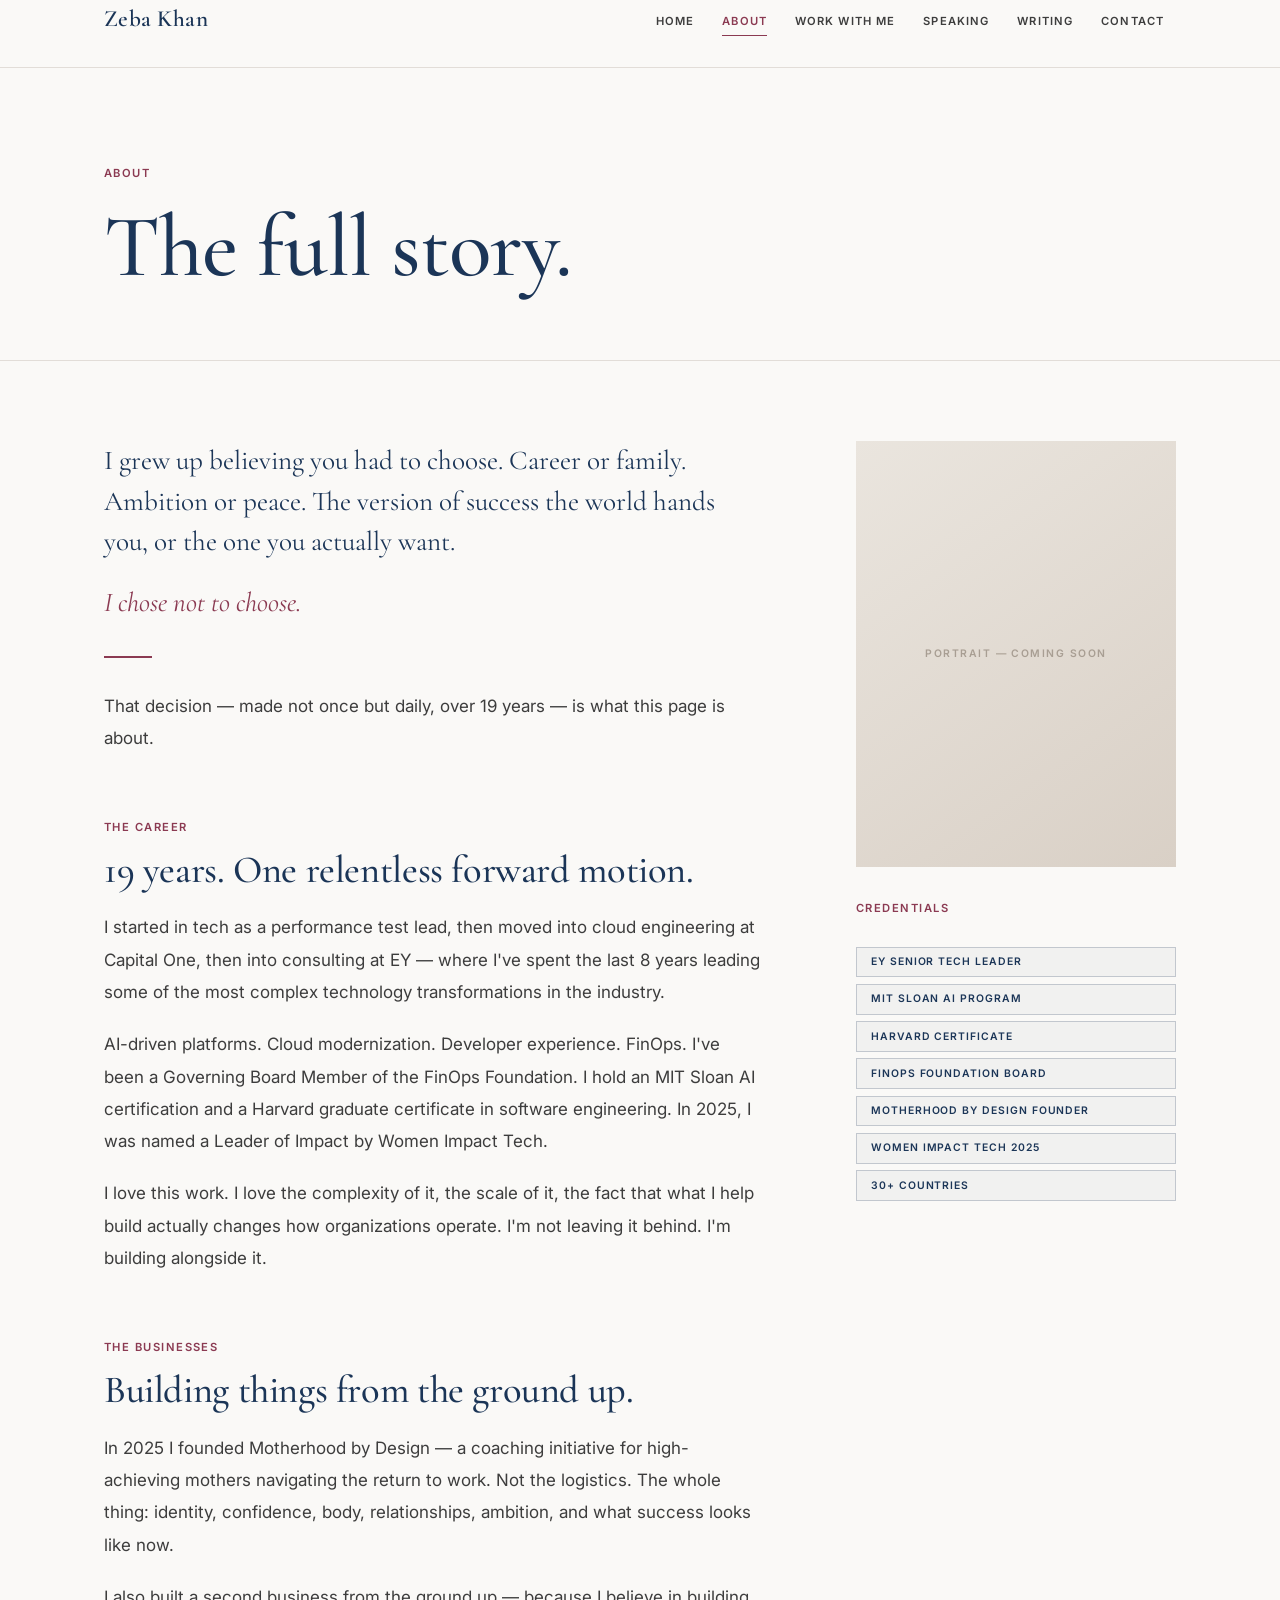
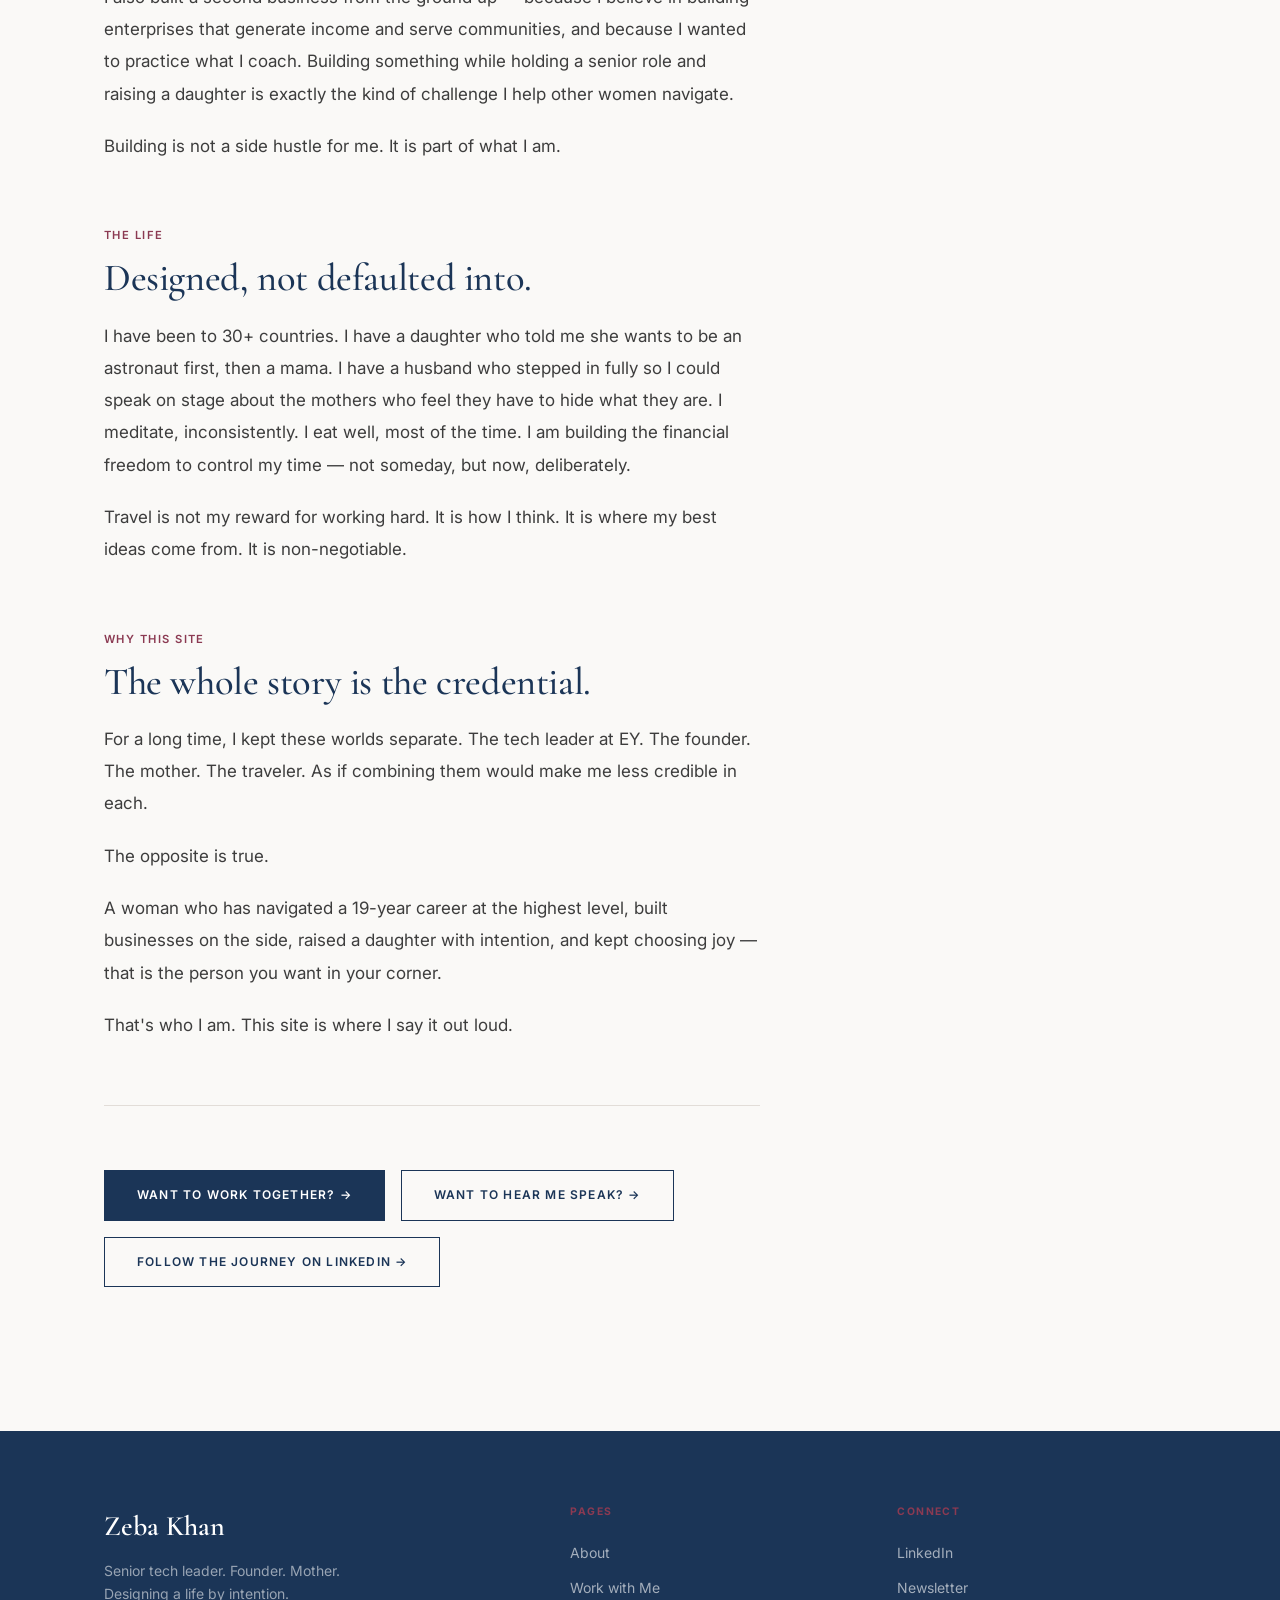
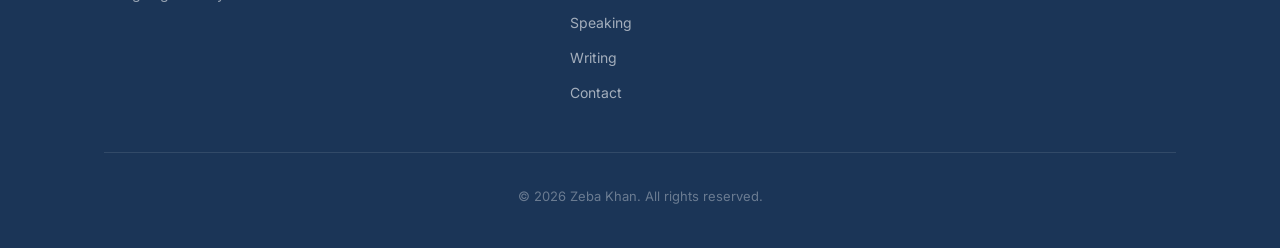
==== about.html @ 0ed89758 "Initial build: Zeba Khan personal brand website 5-page static site (Home, About, Work with Me, Writi" ====
<!DOCTYPE html>
<html lang="en">
<head>
  <meta charset="UTF-8">
  <meta name="viewport" content="width=device-width, initial-scale=1.0">
  <title>About — Zeba Khan</title>
  <meta name="description" content="The full story. 19 years in tech, founder of Motherhood by Design, mother, traveler. Building a career and a life without sacrificing one for the other.">

  <!-- Open Graph -->
  <meta property="og:title" content="About Zeba Khan">
  <meta property="og:description" content="19 years in tech. Founder of Motherhood by Design. Mother. The full story of building a career and a life without choosing between them.">
  <meta property="og:type" content="website">
  <meta property="og:url" content="https://zebakhan.com/about.html">
  <meta property="og:image" content="https://zebakhan.com/images/og-about.jpg">
  <meta property="og:site_name" content="Zeba Khan">
  <meta property="og:locale" content="en_US">

  <!-- Twitter Card -->
  <meta name="twitter:card" content="summary_large_image">
  <meta name="twitter:title" content="About Zeba Khan">
  <meta name="twitter:description" content="19 years in tech. Founder of Motherhood by Design. Mother. The full story.">
  <meta name="twitter:image" content="https://zebakhan.com/images/og-about.jpg">

  <!-- Fonts -->
  <link rel="preconnect" href="https://fonts.googleapis.com">
  <link rel="preconnect" href="https://fonts.gstatic.com" crossorigin>
  <link href="https://fonts.googleapis.com/css2?family=Cormorant+Garamond:ital,wght@0,400;0,500;0,600;1,400;1,500&family=Inter:wght@400;500;600&display=swap" rel="stylesheet">
  <link rel="stylesheet" href="css/styles.css">
</head>
<body>

<!-- ======================== NAV ======================== -->
<nav class="nav" role="navigation" aria-label="Main navigation">
  <div class="container">
    <div class="nav__inner">
      <a href="index.html" class="nav__logo">Zeba Khan</a>
      <ul class="nav__links" role="list">
        <li><a href="index.html">Home</a></li>
        <li><a href="about.html">About</a></li>
        <li><a href="work-with-me.html">Work with Me</a></li>
        <li><a href="work-with-me.html#speaking">Speaking</a></li>
        <li><a href="writing.html">Writing</a></li>
        <li><a href="contact.html">Contact</a></li>
      </ul>
      <button class="nav__toggle" aria-label="Open navigation menu" aria-expanded="false" aria-controls="mobile-menu">
        <span></span><span></span><span></span>
      </button>
    </div>
  </div>
</nav>

<div class="nav__mobile" id="mobile-menu" role="navigation" aria-label="Mobile navigation">
  <a href="index.html">Home</a>
  <a href="about.html">About</a>
  <a href="work-with-me.html">Work with Me</a>
  <a href="work-with-me.html#speaking">Speaking</a>
  <a href="writing.html">Writing</a>
  <a href="contact.html">Contact</a>
</div>

<!-- ======================== PAGE CONTENT ======================== -->
<main class="page-content">

  <!-- PAGE HEADER -->
  <header class="page-header">
    <div class="container">
      <span class="eyebrow" style="margin-bottom: 1rem; display: block;">About</span>
      <h1>The full story.</h1>
    </div>
  </header>

  <!-- ABOUT GRID -->
  <div class="container">
    <div class="about-grid">

      <!-- Main story content -->
      <article>

        <!-- The hook -->
        <div class="about-section" style="padding-top: 0;">
          <p style="font-family: var(--font-heading); font-size: clamp(1.3rem, 2.5vw, 1.7rem); color: var(--navy); line-height: 1.5; font-weight: 400;">
            I grew up believing you had to choose. Career or family. Ambition or peace. The version of success the world hands you, or the one you actually want.
          </p>
          <p style="font-family: var(--font-heading); font-size: clamp(1.3rem, 2.5vw, 1.7rem); color: var(--rose); line-height: 1.5; font-style: italic; margin-top: 0.75rem;">
            I chose not to choose.
          </p>
          <div class="divider" style="margin: 2rem 0;"></div>
          <p>That decision — made not once but daily, over 19 years — is what this page is about.</p>
        </div>

        <!-- The career -->
        <div class="about-section">
          <span class="eyebrow" style="margin-bottom: 0.75rem; display: block;">The career</span>
          <h3>19 years. One relentless forward motion.</h3>
          <p>I started in tech as a performance test lead, then moved into cloud engineering at Capital One, then into consulting at EY — where I've spent the last 8 years leading some of the most complex technology transformations in the industry.</p>
          <p>AI-driven platforms. Cloud modernization. Developer experience. FinOps. I've been a Governing Board Member of the FinOps Foundation. I hold an MIT Sloan AI certification and a Harvard graduate certificate in software engineering. In 2025, I was named a Leader of Impact by Women Impact Tech.</p>
          <p>I love this work. I love the complexity of it, the scale of it, the fact that what I help build actually changes how organizations operate. I'm not leaving it behind. I'm building alongside it.</p>
        </div>

        <!-- The businesses -->
        <div class="about-section">
          <span class="eyebrow" style="margin-bottom: 0.75rem; display: block;">The businesses</span>
          <h3>Building things from the ground up.</h3>
          <p>In 2025 I founded Motherhood by Design — a coaching initiative for high-achieving mothers navigating the return to work. Not the logistics. The whole thing: identity, confidence, body, relationships, ambition, and what success looks like now.</p>
          <p>I also built a second business from the ground up — because I believe in building enterprises that generate income and serve communities, and because I wanted to practice what I coach. Building something while holding a senior role and raising a daughter is exactly the kind of challenge I help other women navigate.</p>
          <p>Building is not a side hustle for me. It is part of what I am.</p>
        </div>

        <!-- The life -->
        <div class="about-section">
          <span class="eyebrow" style="margin-bottom: 0.75rem; display: block;">The life</span>
          <h3>Designed, not defaulted into.</h3>
          <p>I have been to 30+ countries. I have a daughter who told me she wants to be an astronaut first, then a mama. I have a husband who stepped in fully so I could speak on stage about the mothers who feel they have to hide what they are. I meditate, inconsistently. I eat well, most of the time. I am building the financial freedom to control my time — not someday, but now, deliberately.</p>
          <p>Travel is not my reward for working hard. It is how I think. It is where my best ideas come from. It is non-negotiable.</p>
        </div>

        <!-- Why this site -->
        <div class="about-section">
          <span class="eyebrow" style="margin-bottom: 0.75rem; display: block;">Why this site</span>
          <h3>The whole story is the credential.</h3>
          <p>For a long time, I kept these worlds separate. The tech leader at EY. The founder. The mother. The traveler. As if combining them would make me less credible in each.</p>
          <p>The opposite is true.</p>
          <p>A woman who has navigated a 19-year career at the highest level, built businesses on the side, raised a daughter with intention, and kept choosing joy — that is the person you want in your corner.</p>
          <p>That's who I am. This site is where I say it out loud.</p>
        </div>

        <!-- CTAs -->
        <div class="about-ctas">
          <a href="work-with-me.html" class="btn btn--primary">Want to work together? →</a>
          <a href="work-with-me.html#speaking" class="btn btn--outline">Want to hear me speak? →</a>
          <a href="https://linkedin.com/in/zeba-khan1" target="_blank" rel="noopener noreferrer" class="btn btn--outline">Follow the journey on LinkedIn →</a>
        </div>

      </article>

      <!-- Sidebar with image placeholder -->
      <aside class="about-sidebar">
        <div class="img-placeholder img-placeholder--portrait">
          <span class="img-placeholder__label">Portrait — Coming Soon</span>
        </div>

        <!-- Credential pills stacked -->
        <div style="margin-top: 2rem;">
          <span class="eyebrow" style="margin-bottom: 1rem; display: block;">Credentials</span>
          <div class="pills" style="flex-direction: column; gap: 0.4rem;">
            <span class="pill">EY Senior Tech Leader</span>
            <span class="pill">MIT Sloan AI Program</span>
            <span class="pill">Harvard Certificate</span>
            <span class="pill">FinOps Foundation Board</span>
            <span class="pill">Motherhood by Design Founder</span>
            <span class="pill">Women Impact Tech 2025</span>
            <span class="pill">30+ Countries</span>
          </div>
        </div>
      </aside>

    </div>
  </div>

</main>

<!-- ======================== FOOTER ======================== -->
<footer class="footer">
  <div class="container">
    <div class="footer__top">
      <div>
        <p class="footer__name">Zeba Khan</p>
        <p class="footer__tagline">Senior tech leader. Founder. Mother.<br>Designing a life by intention.</p>
      </div>
      <div>
        <span class="footer__col-label">Pages</span>
        <nav class="footer__nav-links" aria-label="Footer navigation">
          <a href="about.html">About</a>
          <a href="work-with-me.html">Work with Me</a>
          <a href="work-with-me.html#speaking">Speaking</a>
          <a href="writing.html">Writing</a>
          <a href="contact.html">Contact</a>
        </nav>
      </div>
      <div>
        <span class="footer__col-label">Connect</span>
        <div class="footer__social-links">
          <a href="https://linkedin.com/in/zeba-khan1" target="_blank" rel="noopener noreferrer">LinkedIn</a>
          <a href="https://linkedin.com/in/zeba-khan1" target="_blank" rel="noopener noreferrer">Newsletter</a>
        </div>
      </div>
    </div>
    <div class="footer__bottom">
      <p>&copy; 2026 Zeba Khan. All rights reserved.</p>
    </div>
  </div>
</footer>

<script src="js/main.js"></script>
</body>
</html>
---- css/styles.css ----
/* =============================================
   ZEBA KHAN — PERSONAL BRAND SITE
   styles.css — Shared stylesheet
   ============================================= */

/* =====================
   CUSTOM PROPERTIES
   ===================== */
:root {
  --navy:      #1B3557;
  --rose:      #8B3A52;
  --bg:        #FAF9F7;
  --text:      #1A1A1A;
  --text-body: #3D3D3D;
  --text-muted:#888888;
  --border:    #E2DDD8;
  --white:     #FFFFFF;
  --navy-soft: rgba(27, 53, 87, 0.06);

  --font-heading: 'Cormorant Garamond', Georgia, serif;
  --font-body:    'Inter', -apple-system, BlinkMacSystemFont, sans-serif;

  --container-max: 1200px;
  --nav-height:    68px;
  --transition:    0.25s ease;
}

/* =====================
   RESET
   ===================== */
*, *::before, *::after { box-sizing: border-box; margin: 0; padding: 0; }
html { font-size: 16px; scroll-behavior: smooth; -webkit-text-size-adjust: 100%; }
body {
  font-family: var(--font-body);
  background-color: var(--bg);
  color: var(--text);
  line-height: 1.7;
  -webkit-font-smoothing: antialiased;
  -moz-osx-font-smoothing: grayscale;
}
img, picture, video, canvas, svg { display: block; max-width: 100%; }
input, button, textarea, select { font: inherit; }
ul, ol { list-style: none; }
a { color: inherit; text-decoration: none; }
p, h1, h2, h3, h4, h5, h6 { overflow-wrap: break-word; }

/* =====================
   TYPOGRAPHY
   ===================== */
h1, h2, h3, h4 {
  font-family: var(--font-heading);
  color: var(--navy);
  line-height: 1.1;
  letter-spacing: -0.01em;
  font-weight: 500;
}
h1 { font-size: clamp(2.75rem, 7vw, 5.5rem); }
h2 { font-size: clamp(2.2rem, 5vw, 3.75rem); }
h3 { font-size: clamp(1.6rem, 3vw, 2.5rem); }
h4 { font-size: clamp(1.2rem, 2.5vw, 1.6rem); }

.eyebrow {
  font-family: var(--font-body);
  font-size: 0.7rem;
  font-weight: 600;
  letter-spacing: 0.13em;
  text-transform: uppercase;
  color: var(--rose);
  display: block;
}

/* =====================
   LAYOUT
   ===================== */
.container {
  width: 100%;
  max-width: var(--container-max);
  margin: 0 auto;
  padding: 0 1.25rem;
}
@media (min-width: 768px)  { .container { padding: 0 2.5rem; } }
@media (min-width: 1200px) { .container { padding: 0 4rem; } }

.page-content { padding-top: var(--nav-height); }

.section { padding: 5rem 0; }
@media (min-width: 768px) { .section { padding: 8rem 0; } }

.divider {
  width: 48px;
  height: 1.5px;
  background-color: var(--rose);
  margin: 1.5rem 0;
}
.divider--center { margin-left: auto; margin-right: auto; }

/* =====================
   NAV
   ===================== */
.nav {
  position: fixed;
  top: 0; left: 0; right: 0;
  z-index: 200;
  height: var(--nav-height);
  background-color: var(--bg);
  border-bottom: 1px solid var(--border);
  transition: box-shadow var(--transition);
}
.nav.scrolled { box-shadow: 0 2px 24px rgba(27, 53, 87, 0.09); }

.nav__inner {
  display: flex;
  align-items: center;
  justify-content: space-between;
  height: 100%;
}

.nav__logo {
  font-family: var(--font-heading);
  font-size: 1.45rem;
  font-weight: 600;
  color: var(--navy);
  letter-spacing: 0.02em;
  transition: color var(--transition);
  flex-shrink: 0;
}
.nav__logo:hover { color: var(--rose); }

.nav__links {
  display: none;
  gap: 0.25rem;
  align-items: center;
}
@media (min-width: 900px) { .nav__links { display: flex; } }

.nav__links a {
  font-size: 0.7rem;
  font-weight: 600;
  letter-spacing: 0.1em;
  text-transform: uppercase;
  color: var(--text-body);
  padding: 0.5rem 0.75rem;
  position: relative;
  transition: color var(--transition);
}
.nav__links a::after {
  content: '';
  position: absolute;
  bottom: 0; left: 0.75rem; right: 0.75rem;
  height: 1px;
  background-color: var(--rose);
  transform: scaleX(0);
  transform-origin: left;
  transition: transform var(--transition);
}
.nav__links a:hover,
.nav__links a.active { color: var(--rose); }
.nav__links a:hover::after,
.nav__links a.active::after { transform: scaleX(1); }

/* Hamburger */
.nav__toggle {
  display: flex;
  flex-direction: column;
  justify-content: center;
  gap: 5px;
  width: 32px;
  height: 32px;
  background: none;
  border: none;
  cursor: pointer;
  padding: 4px 0;
}
@media (min-width: 900px) { .nav__toggle { display: none; } }
.nav__toggle span {
  display: block;
  width: 100%;
  height: 1.5px;
  background-color: var(--navy);
  transition: all 0.3s ease;
  transform-origin: center;
}
.nav__toggle.open span:nth-child(1) { transform: translateY(6.5px) rotate(45deg); }
.nav__toggle.open span:nth-child(2) { opacity: 0; transform: scaleX(0); }
.nav__toggle.open span:nth-child(3) { transform: translateY(-6.5px) rotate(-45deg); }

/* Mobile menu overlay */
.nav__mobile {
  display: none;
  position: fixed;
  top: var(--nav-height);
  left: 0; right: 0; bottom: 0;
  background-color: var(--bg);
  padding: 2rem 1.25rem;
  flex-direction: column;
  z-index: 199;
  overflow-y: auto;
}
.nav__mobile.open { display: flex; }
.nav__mobile a {
  display: block;
  font-family: var(--font-heading);
  font-size: 2.25rem;
  font-weight: 500;
  color: var(--navy);
  padding: 1rem 0;
  border-bottom: 1px solid var(--border);
  transition: color var(--transition), padding-left var(--transition);
}
.nav__mobile a:first-child { border-top: 1px solid var(--border); }
.nav__mobile a:hover,
.nav__mobile a.active { color: var(--rose); padding-left: 0.5rem; }

/* =====================
   FOOTER
   ===================== */
.footer {
  background-color: var(--navy);
  color: rgba(255,255,255,0.8);
  padding: 4.5rem 0 2.5rem;
}
.footer__top {
  display: grid;
  grid-template-columns: 1fr;
  gap: 2.5rem;
  padding-bottom: 3rem;
  border-bottom: 1px solid rgba(255,255,255,0.1);
  margin-bottom: 2rem;
}
@media (min-width: 768px) {
  .footer__top { grid-template-columns: 1.5fr 1fr 1fr; gap: 3rem; }
}
.footer__name {
  font-family: var(--font-heading);
  font-size: 1.75rem;
  font-weight: 600;
  color: white;
  margin-bottom: 0.5rem;
}
.footer__tagline {
  font-size: 0.875rem;
  line-height: 1.65;
  color: rgba(255,255,255,0.55);
  max-width: 240px;
}
.footer__col-label {
  font-size: 0.65rem;
  font-weight: 700;
  letter-spacing: 0.14em;
  text-transform: uppercase;
  color: var(--rose);
  margin-bottom: 1.25rem;
  display: block;
}
.footer__nav-links,
.footer__social-links { display: flex; flex-direction: column; gap: 0.7rem; }
.footer__nav-links a,
.footer__social-links a {
  font-size: 0.875rem;
  color: rgba(255,255,255,0.6);
  transition: color var(--transition);
}
.footer__nav-links a:hover,
.footer__social-links a:hover { color: white; }
.footer__bottom {
  text-align: center;
  font-size: 0.8125rem;
  color: rgba(255,255,255,0.35);
}

/* =====================
   BUTTONS
   ===================== */
.btn {
  display: inline-flex;
  align-items: center;
  gap: 0.4rem;
  padding: 0.875rem 2rem;
  font-family: var(--font-body);
  font-size: 0.75rem;
  font-weight: 600;
  letter-spacing: 0.1em;
  text-transform: uppercase;
  cursor: pointer;
  border: 1.5px solid transparent;
  transition: all var(--transition);
  text-decoration: none;
  white-space: nowrap;
}
.btn--primary {
  background-color: var(--navy);
  color: white;
  border-color: var(--navy);
}
.btn--primary:hover { background-color: var(--rose); border-color: var(--rose); }

.btn--outline {
  background-color: transparent;
  color: var(--navy);
  border-color: var(--navy);
}
.btn--outline:hover { background-color: var(--navy); color: white; }

.btn--rose {
  background-color: var(--rose);
  color: white;
  border-color: var(--rose);
}
.btn--rose:hover { background-color: #711f35; border-color: #711f35; }

.btn--outline-white {
  background-color: transparent;
  color: white;
  border-color: rgba(255,255,255,0.5);
}
.btn--outline-white:hover { background-color: white; color: var(--navy); border-color: white; }

/* =====================
   IMAGE PLACEHOLDERS
   ===================== */
.img-placeholder {
  width: 100%;
  background: linear-gradient(145deg, #EAE5DE 0%, #D9D0C6 100%);
  display: flex;
  align-items: center;
  justify-content: center;
  overflow: hidden;
  position: relative;
}
.img-placeholder__label {
  font-size: 0.65rem;
  font-weight: 600;
  letter-spacing: 0.14em;
  text-transform: uppercase;
  color: #A89E93;
}
/* Aspect ratios */
.img-placeholder--portrait  { aspect-ratio: 3 / 4; }
.img-placeholder--square    { aspect-ratio: 1 / 1; }
.img-placeholder--landscape { aspect-ratio: 16 / 9; }
.img-placeholder--tall      { aspect-ratio: 2 / 3; }
.img-placeholder--card      { aspect-ratio: 4 / 3; }

/* =====================
   CREDENTIAL PILLS
   ===================== */
.pills {
  display: flex;
  flex-wrap: wrap;
  gap: 0.5rem;
  margin: 1.75rem 0;
}
.pill {
  display: inline-block;
  padding: 0.35rem 0.875rem;
  font-size: 0.65rem;
  font-weight: 600;
  letter-spacing: 0.09em;
  text-transform: uppercase;
  border: 1px solid rgba(27, 53, 87, 0.22);
  color: var(--navy);
  background-color: rgba(27, 53, 87, 0.04);
  transition: all var(--transition);
}
.pill:hover { background-color: var(--navy); color: white; border-color: var(--navy); }

/* =====================
   STAT STRIP
   ===================== */
.stat-strip {
  background-color: var(--navy);
  padding: 1.5rem 0;
  overflow: hidden;
}
.stat-strip__inner {
  display: flex;
  flex-wrap: wrap;
  gap: 1.25rem 2.5rem;
  justify-content: center;
  padding: 0 1.25rem;
}
@media (min-width: 900px) {
  .stat-strip__inner {
    flex-wrap: nowrap;
    justify-content: space-between;
    padding: 0 2.5rem;
  }
}
.stat-strip__item {
  font-size: 0.8125rem;
  color: rgba(255,255,255,0.65);
  white-space: nowrap;
  text-align: center;
}
.stat-strip__item strong {
  display: block;
  color: white;
  font-size: 1.5rem;
  font-family: var(--font-heading);
  font-weight: 500;
  line-height: 1.1;
  margin-bottom: 0.2rem;
}

/* =====================
   FEATURED IN / AS SEEN ON
   ===================== */
.featured-strip {
  padding: 3.5rem 0;
  border-top: 1px solid var(--border);
  border-bottom: 1px solid var(--border);
}
.featured-strip__label {
  text-align: center;
  font-size: 0.65rem;
  font-weight: 700;
  letter-spacing: 0.16em;
  text-transform: uppercase;
  color: var(--text-muted);
  margin-bottom: 2rem;
}
.featured-strip__logos {
  display: flex;
  flex-wrap: wrap;
  gap: 1.5rem 3rem;
  justify-content: center;
  align-items: center;
}
.featured-strip__logo {
  font-family: var(--font-heading);
  font-size: 1.15rem;
  font-weight: 600;
  color: #B0A89E;
  letter-spacing: 0.04em;
  transition: color var(--transition);
}
.featured-strip__logo:hover { color: var(--navy); }

/* =====================
   HOME — HERO
   ===================== */
.hero {
  min-height: 100svh;
  display: flex;
  align-items: center;
  padding: 6rem 0 4rem;
}
.hero__grid {
  display: grid;
  grid-template-columns: 1fr;
  gap: 3rem;
  align-items: center;
}
@media (min-width: 1024px) {
  .hero__grid {
    grid-template-columns: 1fr 360px;
    gap: 5rem;
  }
}
.hero__content { max-width: 660px; }
.hero__eyebrow { margin-bottom: 1.25rem; line-height: 1.8; }
.hero__headline { margin-bottom: 1.5rem; }
.hero__sub {
  font-size: 1.0625rem;
  line-height: 1.85;
  color: var(--text-body);
  margin-bottom: 2.25rem;
  max-width: 530px;
}
.hero__actions {
  display: flex;
  flex-wrap: wrap;
  gap: 0.875rem;
  margin-bottom: 2.5rem;
}
.hero__image { display: none; }
@media (min-width: 1024px) { .hero__image { display: block; } }

/* =====================
   HOME — INTRO
   ===================== */
.intro { background-color: white; }
.intro__grid {
  display: grid;
  grid-template-columns: 1fr;
  gap: 3.5rem;
  align-items: start;
}
@media (min-width: 768px) {
  .intro__grid { grid-template-columns: 1fr 1fr; gap: 6rem; }
}
.intro__text h2 { margin-bottom: 1.5rem; }
.intro__text p {
  color: var(--text-body);
  margin-bottom: 1.25rem;
  font-size: 1.0625rem;
  line-height: 1.9;
}
.intro__text p:last-of-type { margin-bottom: 0; }
.intro__image { display: none; }
@media (min-width: 768px) { .intro__image { display: block; } }

/* =====================
   PAGE HEADER (inner pages)
   ===================== */
.page-header {
  padding: 6rem 0 4rem;
  border-bottom: 1px solid var(--border);
}
.page-header__sub {
  font-size: 1.0625rem;
  color: var(--text-body);
  max-width: 580px;
  margin-top: 1.25rem;
  line-height: 1.85;
}

/* =====================
   ABOUT
   ===================== */
.about-grid {
  display: grid;
  grid-template-columns: 1fr;
  gap: 4rem;
  align-items: start;
  padding: 5rem 0;
}
@media (min-width: 1024px) {
  .about-grid { grid-template-columns: 1fr 320px; gap: 6rem; }
}
.about-sidebar { position: sticky; top: calc(var(--nav-height) + 2rem); }
.about-section { margin-bottom: 4rem; }
.about-section:last-child { margin-bottom: 0; }
.about-section h3 { margin-bottom: 1.25rem; }
.about-section p {
  color: var(--text-body);
  font-size: 1.0625rem;
  line-height: 1.9;
  margin-bottom: 1.25rem;
}
.about-section p:last-child { margin-bottom: 0; }
.about-ctas {
  display: flex;
  flex-wrap: wrap;
  gap: 1rem;
  padding: 4rem 0;
  border-top: 1px solid var(--border);
}

/* =====================
   WORK WITH ME
   ===================== */
.wm-service {
  padding: 5rem 0;
  border-bottom: 1px solid var(--border);
}
.wm-service:first-of-type { border-top: 1px solid var(--border); margin-top: 2rem; }
.wm-service__grid {
  display: grid;
  grid-template-columns: 1fr;
  gap: 4rem;
  align-items: start;
}
@media (min-width: 1024px) {
  .wm-service__grid { grid-template-columns: 1fr 1fr; gap: 6rem; }
}
.wm-service__tag {
  display: inline-block;
  padding: 0.35rem 0.875rem;
  background-color: var(--rose);
  color: white;
  font-size: 0.65rem;
  font-weight: 700;
  letter-spacing: 0.12em;
  text-transform: uppercase;
  margin-bottom: 1.5rem;
}
.wm-service__headline { margin-bottom: 1.25rem; }
.wm-service__body p {
  color: var(--text-body);
  font-size: 1.0625rem;
  line-height: 1.9;
  margin-bottom: 1.25rem;
}
.wm-list { margin: 2rem 0; }
.wm-list__title {
  font-size: 0.65rem;
  font-weight: 700;
  letter-spacing: 0.14em;
  text-transform: uppercase;
  color: var(--rose);
  margin-bottom: 0.75rem;
}
.wm-list li {
  display: flex;
  gap: 0.875rem;
  padding: 0.875rem 0;
  border-top: 1px solid var(--border);
  font-size: 0.9375rem;
  color: var(--text-body);
  line-height: 1.65;
}
.wm-list li::before { content: '—'; color: var(--rose); flex-shrink: 0; }
.wm-service__investment {
  margin: 2.25rem 0;
  padding: 1.5rem;
  background-color: var(--navy-soft);
  border-left: 3px solid var(--rose);
}
.wm-service__investment-label {
  font-size: 0.65rem;
  font-weight: 700;
  letter-spacing: 0.14em;
  text-transform: uppercase;
  color: var(--rose);
  margin-bottom: 0.4rem;
}
.wm-service__investment-amount {
  font-family: var(--font-heading);
  font-size: 1.75rem;
  color: var(--navy);
}
.wm-service__note {
  font-size: 0.875rem;
  color: var(--text-muted);
  margin-top: 0.75rem;
  font-style: italic;
}

/* Speaking formats grid */
.speaking-formats {
  display: grid;
  grid-template-columns: 1fr 1fr;
  gap: 0;
  margin: 2rem 0;
  border: 1px solid var(--border);
}
.speaking-format {
  padding: 1.25rem 1.5rem;
  border-bottom: 1px solid var(--border);
  border-right: 1px solid var(--border);
}
.speaking-format:nth-child(even) { border-right: none; }
.speaking-format:nth-last-child(-n+2) { border-bottom: none; }
.speaking-format__title {
  font-size: 0.7rem;
  font-weight: 700;
  letter-spacing: 0.1em;
  text-transform: uppercase;
  color: var(--navy);
  margin-bottom: 0.25rem;
}
.speaking-format__detail {
  font-size: 0.875rem;
  color: var(--text-muted);
}

/* =====================
   WRITING
   ===================== */
.writing-intro {
  padding: 5rem 0 3rem;
}
.writing-intro p {
  font-size: 1.0625rem;
  color: var(--text-body);
  max-width: 620px;
  line-height: 1.85;
}
.writing-grid {
  display: grid;
  grid-template-columns: 1fr;
  gap: 0;
  border-top: 1px solid var(--border);
}
@media (min-width: 768px)  { .writing-grid { grid-template-columns: 1fr 1fr; } }
@media (min-width: 1024px) { .writing-grid { grid-template-columns: repeat(3, 1fr); } }

.writing-card {
  padding: 2.5rem 0;
  border-bottom: 1px solid var(--border);
  transition: background-color var(--transition);
}
@media (min-width: 768px) {
  .writing-card {
    padding: 2.5rem;
    border-right: 1px solid var(--border);
  }
  /* remove right border on last in each row */
  .writing-grid .writing-card:nth-child(2n) { border-right: none; }
}
@media (min-width: 1024px) {
  .writing-grid .writing-card:nth-child(2n) { border-right: 1px solid var(--border); }
  .writing-grid .writing-card:nth-child(3n) { border-right: none; }
}
.writing-card:hover { background-color: rgba(27,53,87,0.02); }
.writing-card__img { margin-bottom: 1.5rem; }
.writing-card__label {
  display: block;
  font-size: 0.65rem;
  font-weight: 700;
  letter-spacing: 0.13em;
  text-transform: uppercase;
  color: var(--rose);
  margin-bottom: 0.6rem;
}
.writing-card__title {
  font-family: var(--font-heading);
  font-size: 1.4rem;
  font-weight: 500;
  color: var(--navy);
  line-height: 1.25;
  margin-bottom: 0.875rem;
}
.writing-card__title a { transition: color var(--transition); }
.writing-card__title a:hover { color: var(--rose); }
.writing-card__excerpt {
  font-size: 0.9375rem;
  color: var(--text-body);
  line-height: 1.75;
}
.writing-card__link {
  display: inline-block;
  margin-top: 1.25rem;
  font-size: 0.7rem;
  font-weight: 700;
  letter-spacing: 0.1em;
  text-transform: uppercase;
  color: var(--navy);
  transition: color var(--transition);
}
.writing-card__link:hover { color: var(--rose); }

/* Newsletter */
.newsletter {
  background-color: var(--navy);
  padding: 6rem 0;
  text-align: center;
}
.newsletter h2 { color: white; margin-bottom: 1rem; }
.newsletter p {
  color: rgba(255,255,255,0.65);
  max-width: 520px;
  margin: 0 auto 2.5rem;
  font-size: 1.0625rem;
  line-height: 1.8;
}

/* =====================
   CONTACT
   ===================== */
.contact-layout {
  display: grid;
  grid-template-columns: 1fr;
  gap: 4.5rem;
  padding: 5rem 0;
}
@media (min-width: 1024px) {
  .contact-layout { grid-template-columns: 1fr 1.75fr; gap: 7rem; }
}
.contact-info h3 { margin-bottom: 1.25rem; }
.contact-info p {
  font-size: 1.0625rem;
  color: var(--text-body);
  line-height: 1.85;
  margin-bottom: 1rem;
}
.contact-info p:last-of-type { margin-bottom: 0; }
.contact-social {
  margin-top: 2.5rem;
  padding-top: 2rem;
  border-top: 1px solid var(--border);
  display: flex;
  flex-direction: column;
  gap: 0.75rem;
}
.contact-social a {
  font-size: 0.875rem;
  font-weight: 500;
  color: var(--navy);
  transition: color var(--transition);
  display: flex;
  align-items: center;
  gap: 0.5rem;
}
.contact-social a::before { content: '→'; color: var(--rose); }
.contact-social a:hover { color: var(--rose); }

/* Form */
.form-group { margin-bottom: 1.5rem; }
.form-label {
  display: block;
  font-size: 0.65rem;
  font-weight: 700;
  letter-spacing: 0.12em;
  text-transform: uppercase;
  color: var(--navy);
  margin-bottom: 0.6rem;
}
.form-input,
.form-select,
.form-textarea {
  width: 100%;
  padding: 0.875rem 1rem;
  background-color: white;
  border: 1.5px solid var(--border);
  color: var(--text);
  font-family: var(--font-body);
  font-size: 0.9375rem;
  outline: none;
  appearance: none;
  -webkit-appearance: none;
  transition: border-color var(--transition), box-shadow var(--transition);
  border-radius: 0;
}
.form-input:focus,
.form-select:focus,
.form-textarea:focus {
  border-color: var(--navy);
  box-shadow: 0 0 0 3px rgba(27,53,87,0.08);
}
.form-select {
  background-image: url("data:image/svg+xml,%3Csvg xmlns='http://www.w3.org/2000/svg' width='16' height='16' viewBox='0 0 24 24' fill='none' stroke='%231B3557' stroke-width='2'%3E%3Cpath d='m6 9 6 6 6-6'/%3E%3C/svg%3E");
  background-repeat: no-repeat;
  background-position: right 1rem center;
  padding-right: 2.75rem;
  cursor: pointer;
}
.form-textarea { min-height: 160px; resize: vertical; line-height: 1.75; }
.form-submit {
  width: 100%;
  padding: 1.1rem;
  background-color: var(--navy);
  color: white;
  border: 1.5px solid var(--navy);
  font-family: var(--font-body);
  font-size: 0.75rem;
  font-weight: 700;
  letter-spacing: 0.12em;
  text-transform: uppercase;
  cursor: pointer;
  transition: all var(--transition);
  border-radius: 0;
}
.form-submit:hover { background-color: var(--rose); border-color: var(--rose); }
.form-note {
  margin-top: 1.25rem;
  font-size: 0.8125rem;
  color: var(--text-muted);
  text-align: center;
  line-height: 1.65;
}

/* =====================
   CTA BANNER
   ===================== */
.cta-banner {
  background-color: var(--rose);
  padding: 6rem 0;
  text-align: center;
}
.cta-banner h2 { color: white; margin-bottom: 1rem; }
.cta-banner p {
  color: rgba(255,255,255,0.8);
  max-width: 480px;
  margin: 0 auto 2.5rem;
  font-size: 1.0625rem;
  line-height: 1.8;
}
.btn-group {
  display: flex;
  flex-wrap: wrap;
  gap: 1rem;
  justify-content: center;
}

/* =====================
   UTILITIES
   ===================== */
.text-rose   { color: var(--rose); }
.text-navy   { color: var(--navy); }
.text-muted  { color: var(--text-muted); }
.text-center { text-align: center; }
.mt-2 { margin-top: 1rem; }
.mt-3 { margin-top: 1.5rem; }
.mt-4 { margin-top: 2rem; }
.mb-2 { margin-bottom: 1rem; }
.mb-3 { margin-bottom: 1.5rem; }
.mb-4 { margin-bottom: 2rem; }
.sr-only {
  position: absolute; width: 1px; height: 1px;
  padding: 0; margin: -1px; overflow: hidden;
  clip: rect(0,0,0,0); white-space: nowrap; border-width: 0;
}
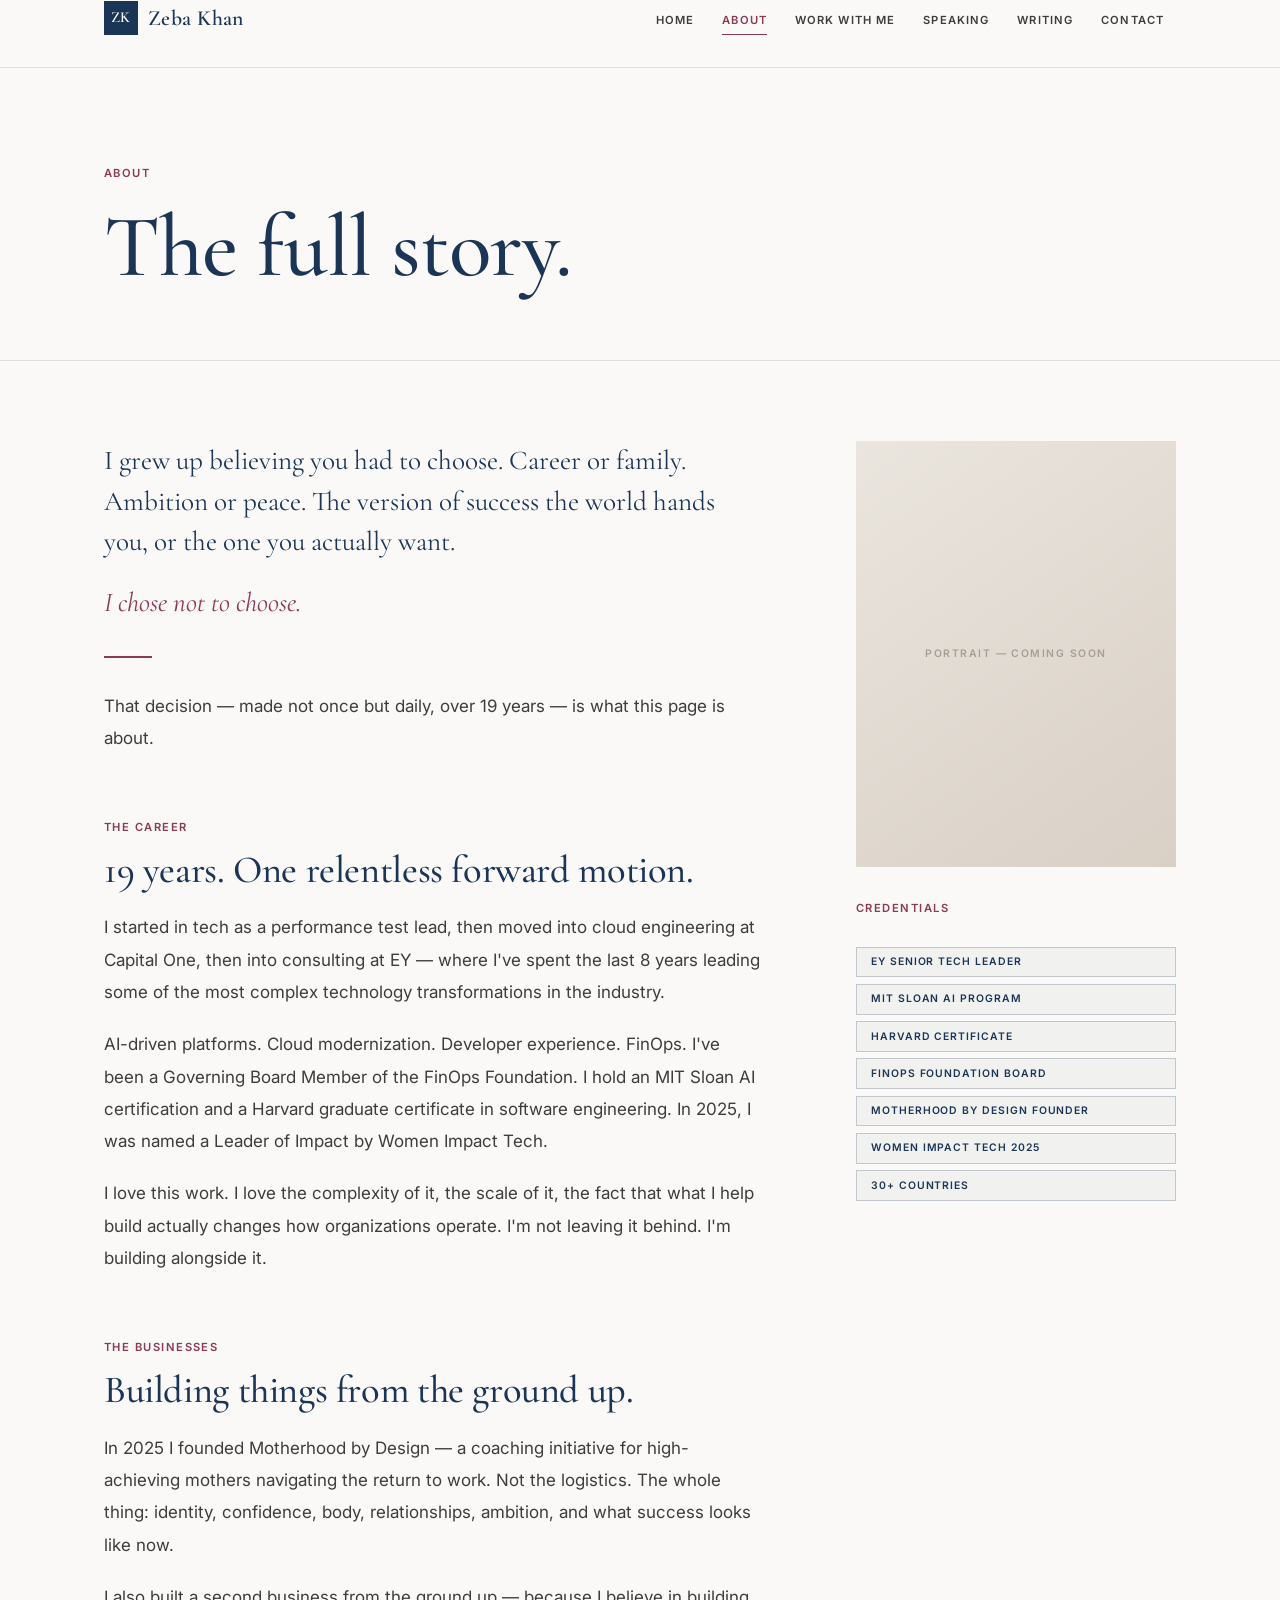
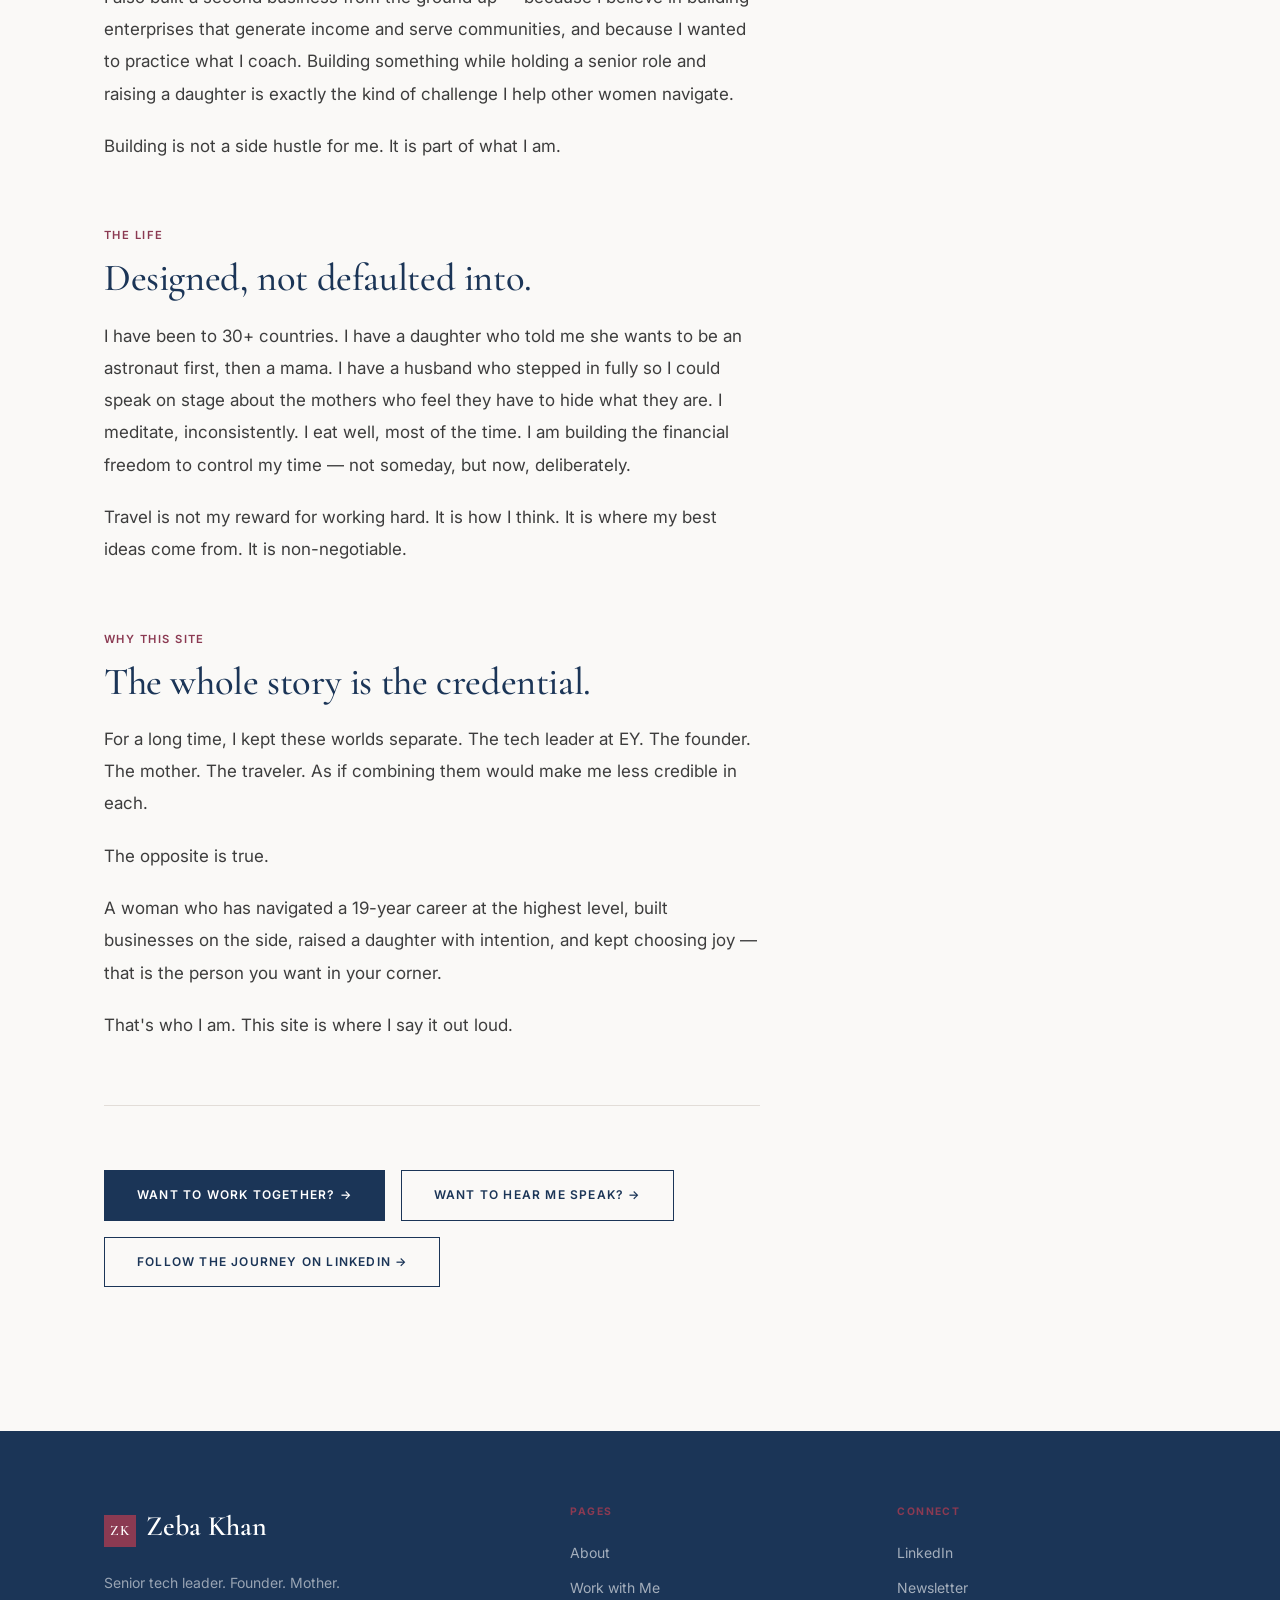
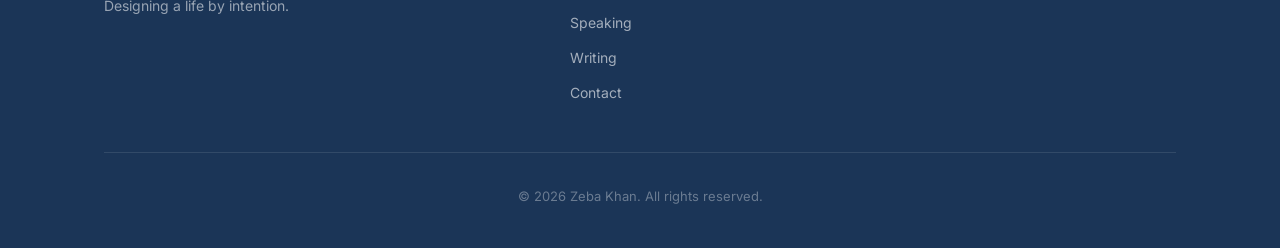
==== commit 526f0a86: "Add ZK monogram logo + image frame styles - ZK navy square monogram mark in nav (rose on hover) - ZK" ====
--- a/about.html
+++ b/about.html
@@ -33,7 +33,7 @@
 <nav class="nav" role="navigation" aria-label="Main navigation">
   <div class="container">
     <div class="nav__inner">
-      <a href="index.html" class="nav__logo">Zeba Khan</a>
+      <a href="index.html" class="nav__logo"><span class="nav__logo-mark">ZK</span><span class="nav__logo-text">Zeba Khan</span></a>
       <ul class="nav__links" role="list">
         <li><a href="index.html">Home</a></li>
         <li><a href="about.html">About</a></li>
@@ -164,7 +164,7 @@
   <div class="container">
     <div class="footer__top">
       <div>
-        <p class="footer__name">Zeba Khan</p>
+        <a href="index.html" class="footer__logo"><span class="footer__logo-mark">ZK</span><p class="footer__name">Zeba Khan</p></a>
         <p class="footer__tagline">Senior tech leader. Founder. Mother.<br>Designing a life by intention.</p>
       </div>
       <div>
--- a/css/styles.css
+++ b/css/styles.css
@@ -116,15 +116,37 @@
 }
 
 .nav__logo {
+  display: flex;
+  align-items: center;
+  gap: 0.625rem;
+  flex-shrink: 0;
+  text-decoration: none;
+}
+.nav__logo-mark {
+  display: inline-flex;
+  align-items: center;
+  justify-content: center;
+  width: 34px;
+  height: 34px;
+  background-color: var(--navy);
+  color: white;
   font-family: var(--font-heading);
-  font-size: 1.45rem;
+  font-size: 0.95rem;
+  font-weight: 600;
+  letter-spacing: 0.04em;
+  flex-shrink: 0;
+  transition: background-color var(--transition);
+}
+.nav__logo-text {
+  font-family: var(--font-heading);
+  font-size: 1.35rem;
   font-weight: 600;
   color: var(--navy);
   letter-spacing: 0.02em;
   transition: color var(--transition);
-  flex-shrink: 0;
-}
-.nav__logo:hover { color: var(--rose); }
+}
+.nav__logo:hover .nav__logo-mark { background-color: var(--rose); }
+.nav__logo:hover .nav__logo-text { color: var(--rose); }
 
 .nav__links {
   display: none;
@@ -230,6 +252,27 @@
 @media (min-width: 768px) {
   .footer__top { grid-template-columns: 1.5fr 1fr 1fr; gap: 3rem; }
 }
+.footer__logo {
+  display: flex;
+  align-items: center;
+  gap: 0.625rem;
+  margin-bottom: 0.75rem;
+  text-decoration: none;
+}
+.footer__logo-mark {
+  display: inline-flex;
+  align-items: center;
+  justify-content: center;
+  width: 32px;
+  height: 32px;
+  background-color: var(--rose);
+  color: white;
+  font-family: var(--font-heading);
+  font-size: 0.9rem;
+  font-weight: 600;
+  letter-spacing: 0.04em;
+  flex-shrink: 0;
+}
 .footer__name {
   font-family: var(--font-heading);
   font-size: 1.75rem;
@@ -340,6 +383,29 @@
 .img-placeholder--landscape { aspect-ratio: 16 / 9; }
 .img-placeholder--tall      { aspect-ratio: 2 / 3; }
 .img-placeholder--card      { aspect-ratio: 4 / 3; }
+
+/* =====================
+   REAL PHOTO FRAMES
+   When you replace a placeholder with an <img>, wrap it
+   in .img-frame and add a modifier for the shape you want.
+   ===================== */
+.img-frame {
+  width: 100%;
+  overflow: hidden;
+  display: block;
+}
+.img-frame--portrait  { aspect-ratio: 3 / 4; }
+.img-frame--square    { aspect-ratio: 1 / 1; }
+.img-frame--landscape { aspect-ratio: 16 / 9; }
+.img-frame--tall      { aspect-ratio: 2 / 3; }
+.img-frame--card      { aspect-ratio: 4 / 3; }
+.img-frame img {
+  width: 100%;
+  height: 100%;
+  object-fit: cover;
+  object-position: center top;
+  display: block;
+}
 
 /* =====================
    CREDENTIAL PILLS
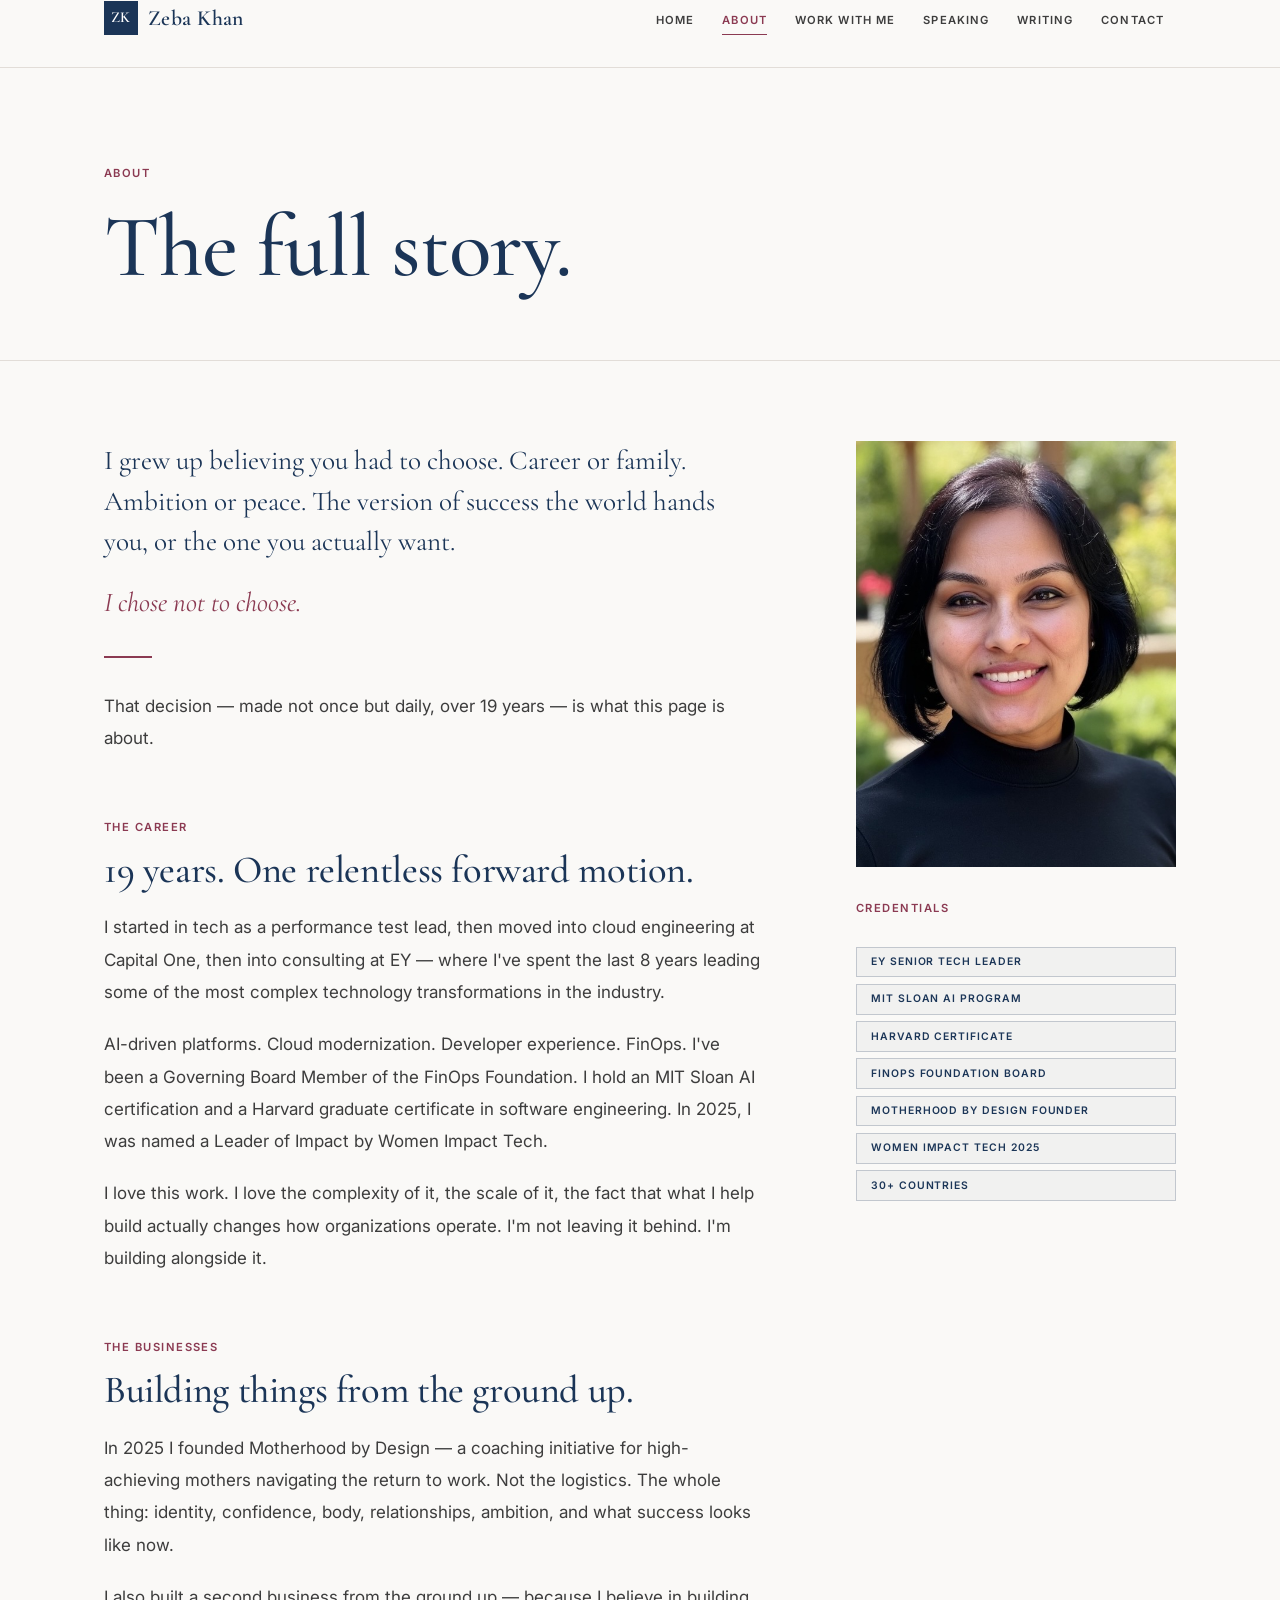
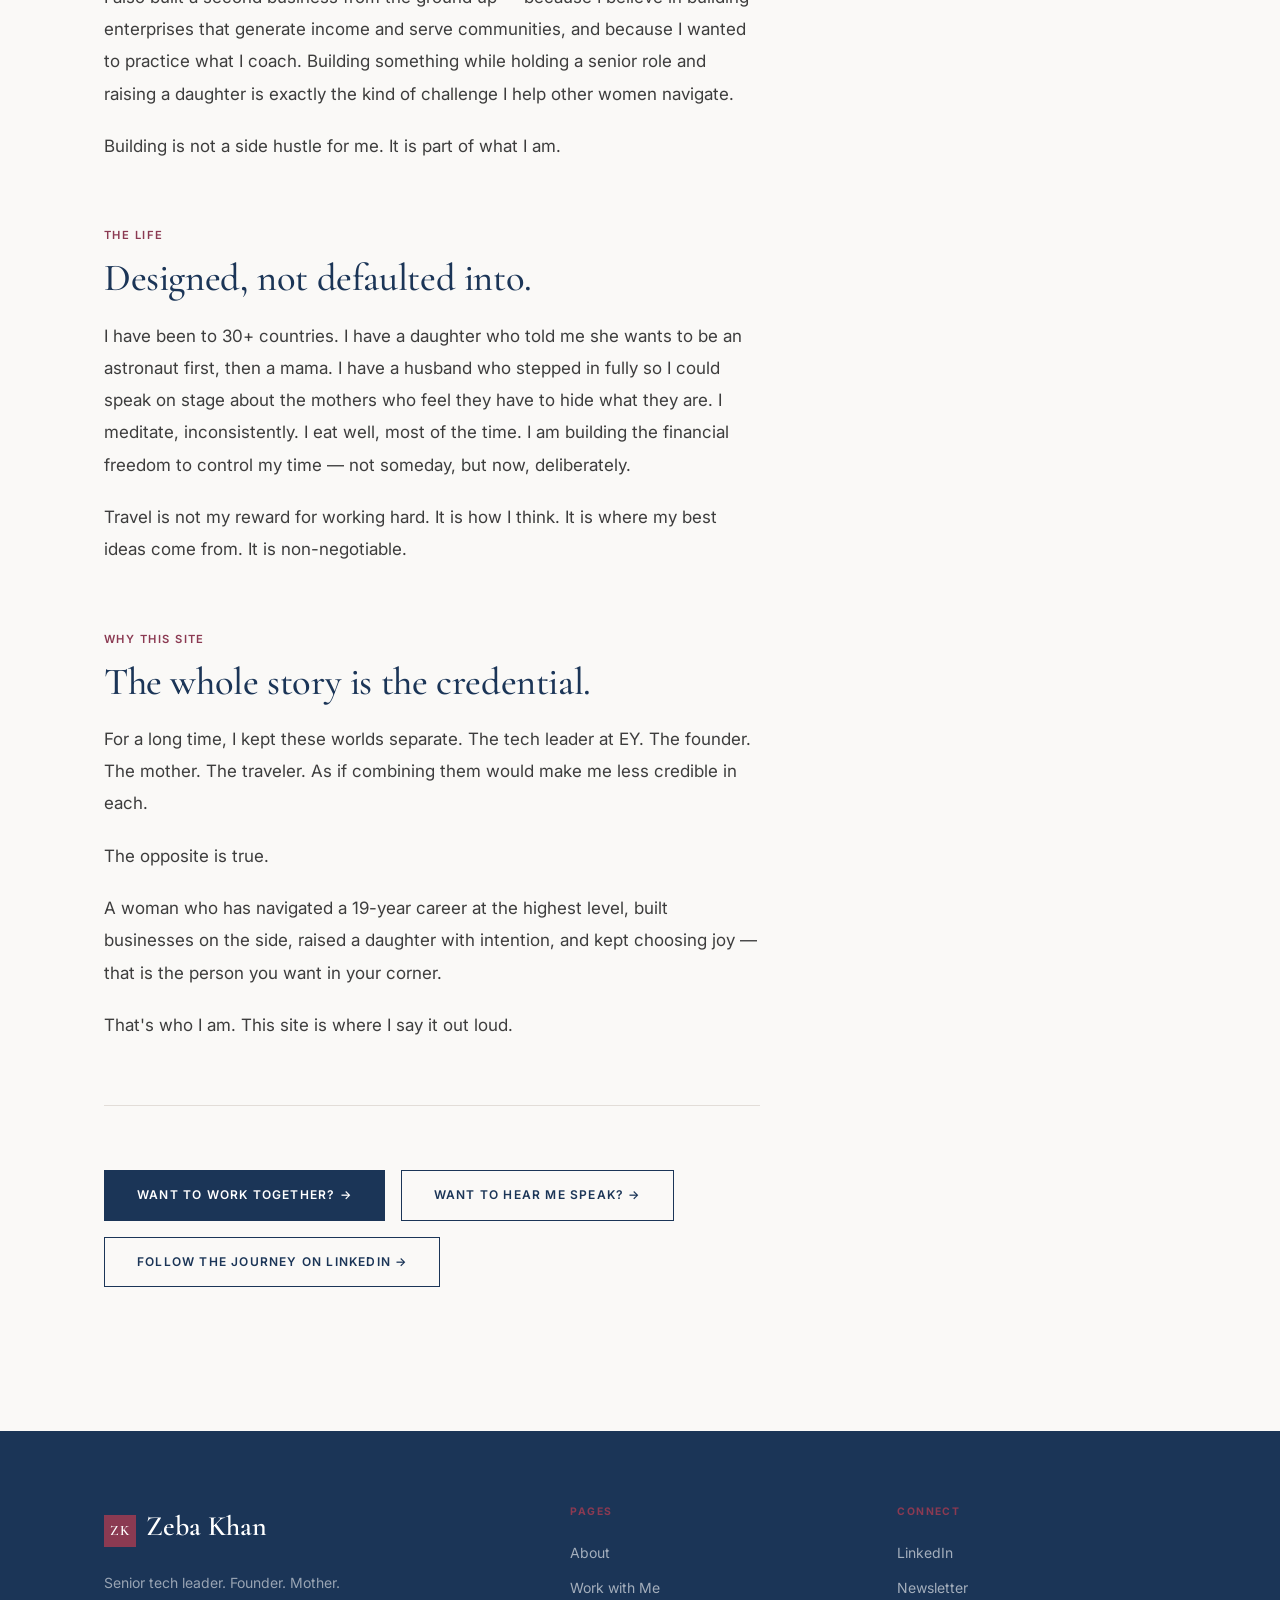
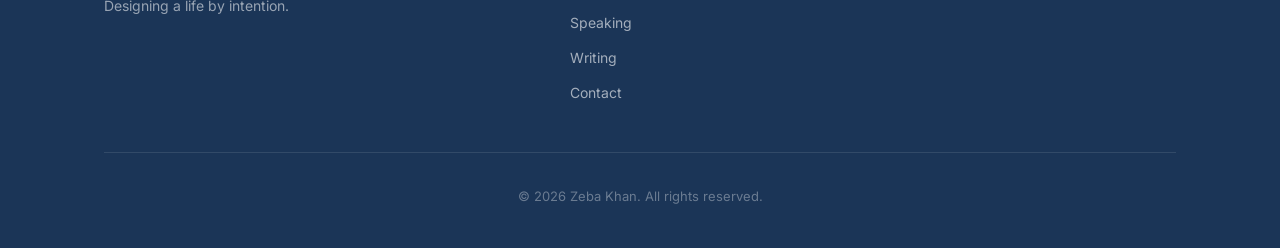
==== commit 23f6bf17: "Add Zeba portrait photo across Home, About, Work with Me Replaced all portrait placeholders with ima" ====
--- a/about.html
+++ b/about.html
@@ -135,8 +135,8 @@
 
       <!-- Sidebar with image placeholder -->
       <aside class="about-sidebar">
-        <div class="img-placeholder img-placeholder--portrait">
-          <span class="img-placeholder__label">Portrait — Coming Soon</span>
+        <div class="img-frame img-frame--portrait">
+          <img src="images/zeba-portrait.jpg" alt="Zeba Khan">
         </div>
 
         <!-- Credential pills stacked -->
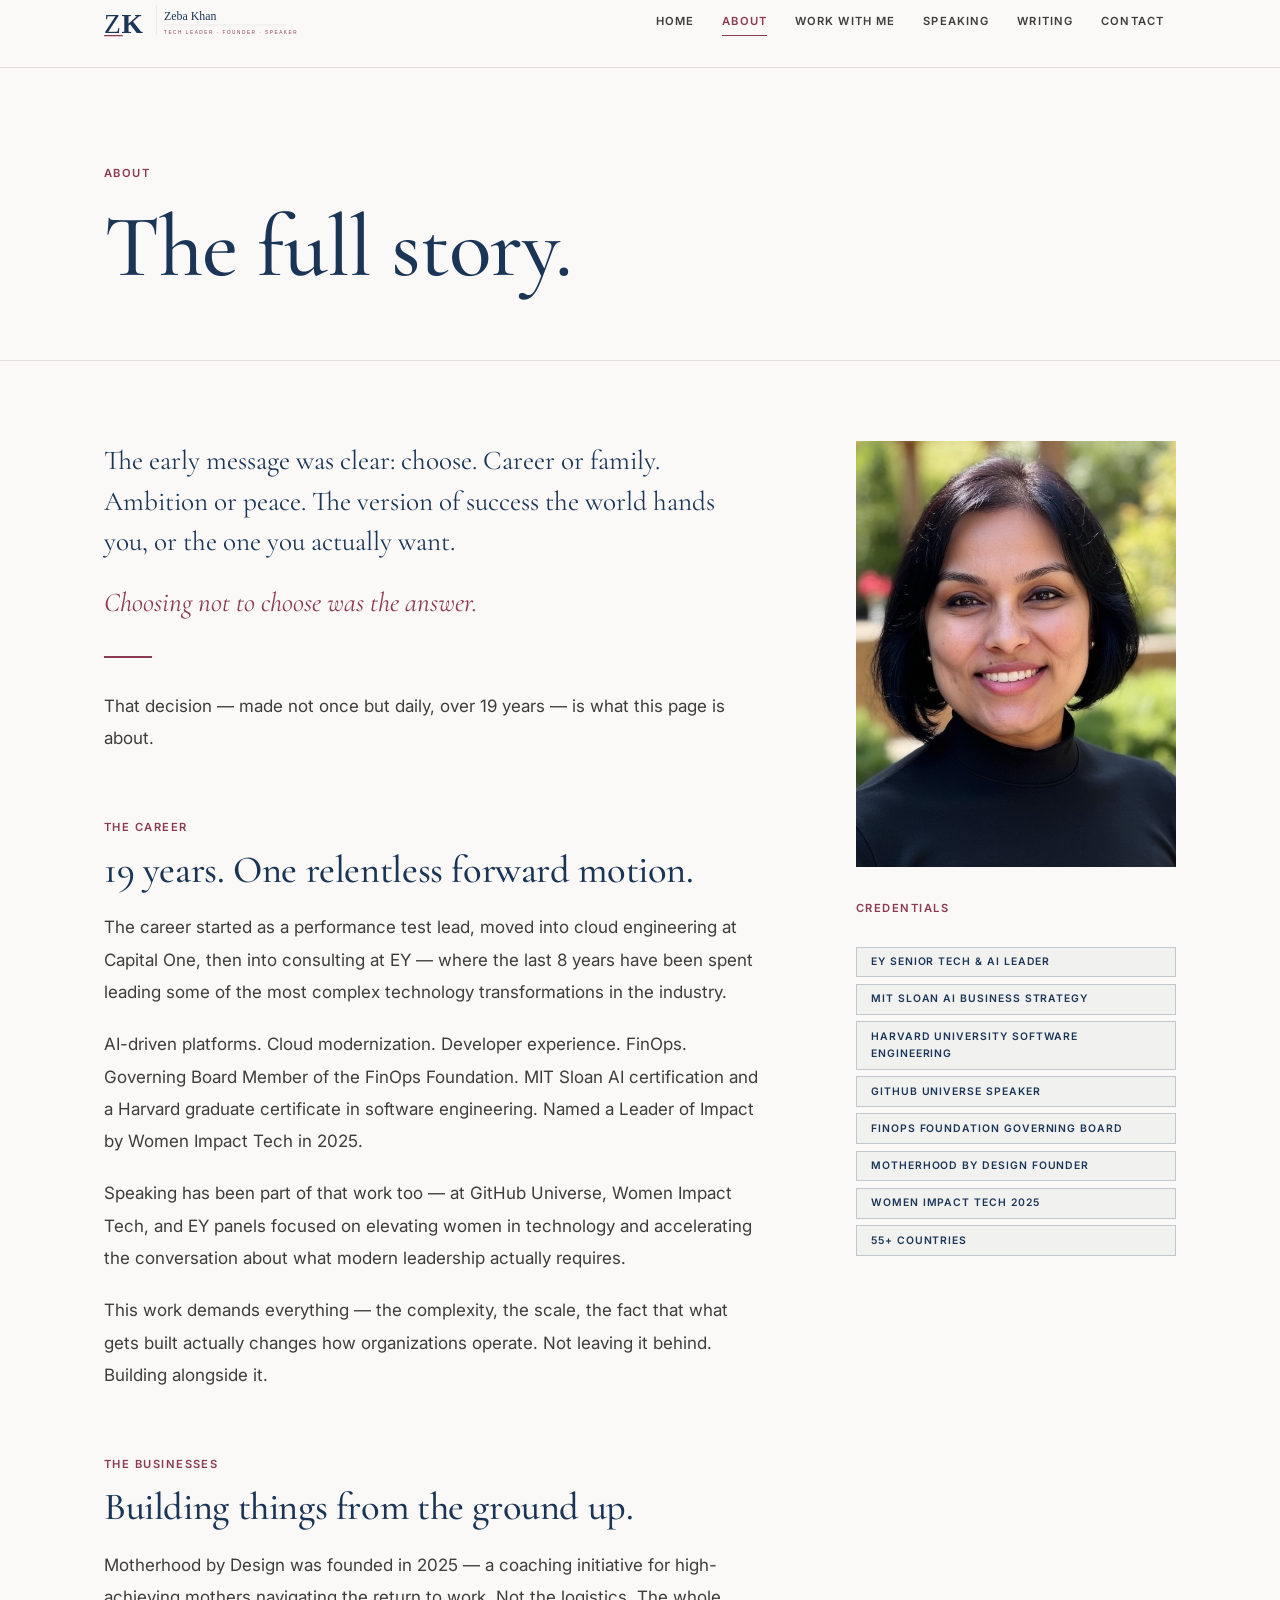
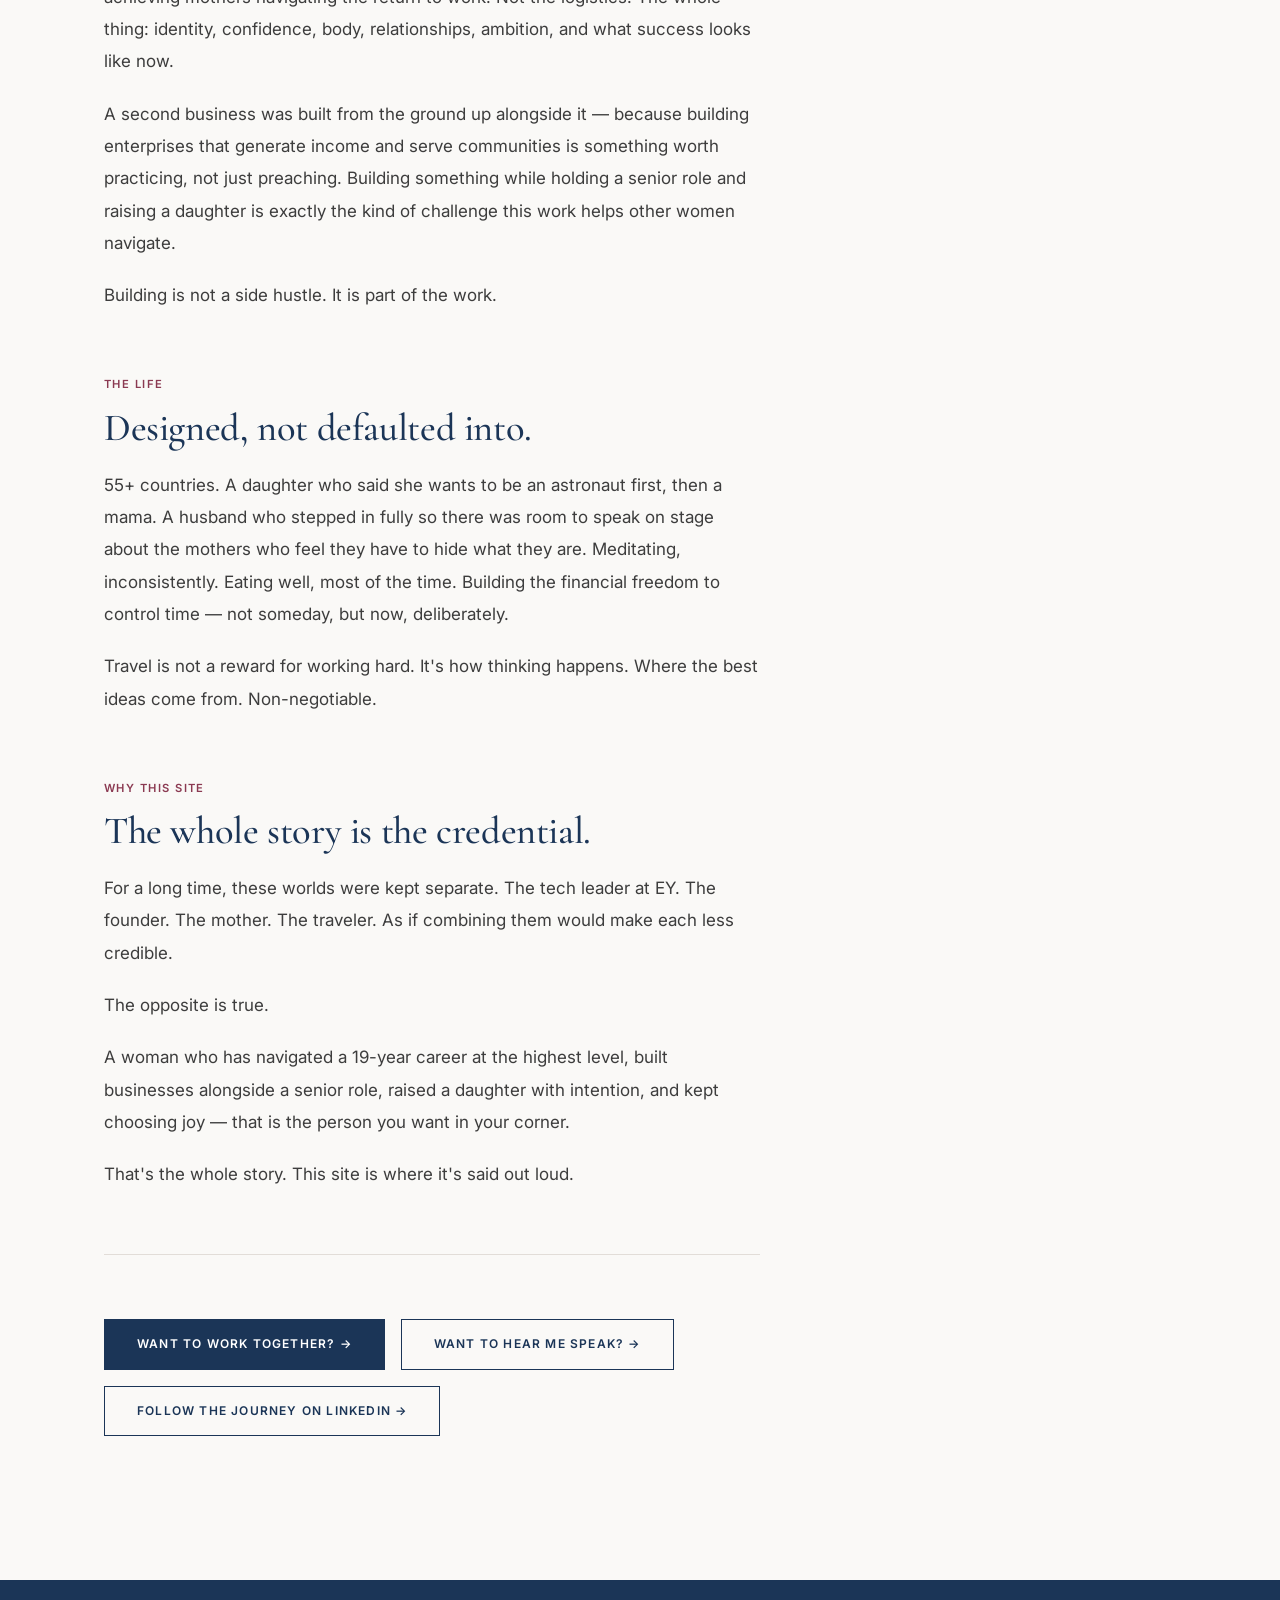
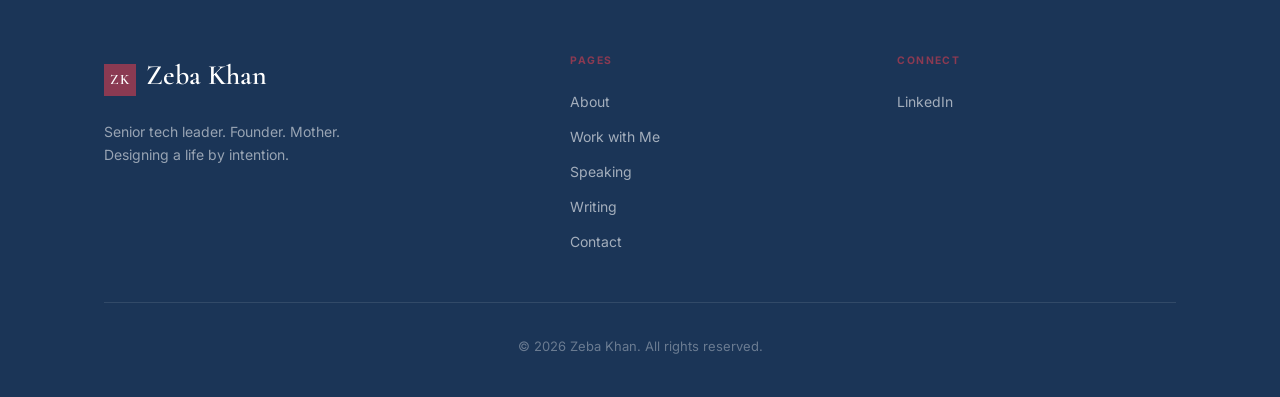
==== commit 1ee37b4b: "Update site: SVG logo, waitlist form, tone, content edits - Replace ZK monogram with custom SVG logo" ====
--- a/about.html
+++ b/about.html
@@ -4,22 +4,16 @@
   <meta charset="UTF-8">
   <meta name="viewport" content="width=device-width, initial-scale=1.0">
   <title>About — Zeba Khan</title>
-  <meta name="description" content="The full story. 19 years in tech, founder of Motherhood by Design, mother, traveler. Building a career and a life without sacrificing one for the other.">
+  <meta name="description" content="The full story. 19 years in tech, founder of Motherhood by Design, mother, 55+ countries. Building a career and a life by design.">
 
   <!-- Open Graph -->
-  <meta property="og:title" content="About Zeba Khan">
-  <meta property="og:description" content="19 years in tech. Founder of Motherhood by Design. Mother. The full story of building a career and a life without choosing between them.">
   <meta property="og:type" content="website">
+  <meta property="og:site_name" content="Zeba Khan">
+  <meta property="og:title" content="About Zeba Khan — Tech Leader · Founder · Speaker">
+  <meta property="og:description" content="19 years in tech. Founder of Motherhood by Design. GitHub Universe speaker. The full story of building a career and a life by design.">
   <meta property="og:url" content="https://zebakhan.com/about.html">
-  <meta property="og:image" content="https://zebakhan.com/images/og-about.jpg">
-  <meta property="og:site_name" content="Zeba Khan">
-  <meta property="og:locale" content="en_US">
-
-  <!-- Twitter Card -->
+  <meta property="og:image" content="/images/og-image.jpg">
   <meta name="twitter:card" content="summary_large_image">
-  <meta name="twitter:title" content="About Zeba Khan">
-  <meta name="twitter:description" content="19 years in tech. Founder of Motherhood by Design. Mother. The full story.">
-  <meta name="twitter:image" content="https://zebakhan.com/images/og-about.jpg">
 
   <!-- Fonts -->
   <link rel="preconnect" href="https://fonts.googleapis.com">
@@ -33,7 +27,17 @@
 <nav class="nav" role="navigation" aria-label="Main navigation">
   <div class="container">
     <div class="nav__inner">
-      <a href="index.html" class="nav__logo"><span class="nav__logo-mark">ZK</span><span class="nav__logo-text">Zeba Khan</span></a>
+      <a href="index.html" class="nav__logo">
+          <svg xmlns="http://www.w3.org/2000/svg" viewBox="0 0 340 64" height="40" aria-label="Zeba Khan — Tech Leader · Founder · Speaker">
+            <text style="font-size:44px;font-weight:200;font-family:Georgia,serif;fill:#1B3557;letter-spacing:-3px" x="0" y="52">Z</text>
+            <rect x="0" y="56" width="30" height="2" rx="1" fill="#8B3A52"/>
+            <text style="font-size:44px;font-weight:700;font-family:Georgia,serif;fill:#1B3557;letter-spacing:-3px" x="28" y="52">K</text>
+            <line x1="84" y1="8" x2="84" y2="56" stroke="#D0CABE" stroke-width="0.5"/>
+            <text style="font-size:19px;font-weight:300;font-family:Georgia,serif;fill:#1B3557" x="96" y="32">Zeba Khan</text>
+            <line x1="96" y1="40" x2="290" y2="40" stroke="#D0CABE" stroke-width="0.5"/>
+            <text style="font-size:7.5px;font-family:sans-serif;fill:#8B3A52;letter-spacing:2.5px" x="96" y="54">TECH LEADER · FOUNDER · SPEAKER</text>
+          </svg>
+        </a>
       <ul class="nav__links" role="list">
         <li><a href="index.html">Home</a></li>
         <li><a href="about.html">About</a></li>
@@ -79,10 +83,10 @@
         <!-- The hook -->
         <div class="about-section" style="padding-top: 0;">
           <p style="font-family: var(--font-heading); font-size: clamp(1.3rem, 2.5vw, 1.7rem); color: var(--navy); line-height: 1.5; font-weight: 400;">
-            I grew up believing you had to choose. Career or family. Ambition or peace. The version of success the world hands you, or the one you actually want.
+            The early message was clear: choose. Career or family. Ambition or peace. The version of success the world hands you, or the one you actually want.
           </p>
           <p style="font-family: var(--font-heading); font-size: clamp(1.3rem, 2.5vw, 1.7rem); color: var(--rose); line-height: 1.5; font-style: italic; margin-top: 0.75rem;">
-            I chose not to choose.
+            Choosing not to choose was the answer.
           </p>
           <div class="divider" style="margin: 2rem 0;"></div>
           <p>That decision — made not once but daily, over 19 years — is what this page is about.</p>
@@ -92,36 +96,37 @@
         <div class="about-section">
           <span class="eyebrow" style="margin-bottom: 0.75rem; display: block;">The career</span>
           <h3>19 years. One relentless forward motion.</h3>
-          <p>I started in tech as a performance test lead, then moved into cloud engineering at Capital One, then into consulting at EY — where I've spent the last 8 years leading some of the most complex technology transformations in the industry.</p>
-          <p>AI-driven platforms. Cloud modernization. Developer experience. FinOps. I've been a Governing Board Member of the FinOps Foundation. I hold an MIT Sloan AI certification and a Harvard graduate certificate in software engineering. In 2025, I was named a Leader of Impact by Women Impact Tech.</p>
-          <p>I love this work. I love the complexity of it, the scale of it, the fact that what I help build actually changes how organizations operate. I'm not leaving it behind. I'm building alongside it.</p>
+          <p>The career started as a performance test lead, moved into cloud engineering at Capital One, then into consulting at EY — where the last 8 years have been spent leading some of the most complex technology transformations in the industry.</p>
+          <p>AI-driven platforms. Cloud modernization. Developer experience. FinOps. Governing Board Member of the FinOps Foundation. MIT Sloan AI certification and a Harvard graduate certificate in software engineering. Named a Leader of Impact by Women Impact Tech in 2025.</p>
+          <p>Speaking has been part of that work too — at GitHub Universe, Women Impact Tech, and EY panels focused on elevating women in technology and accelerating the conversation about what modern leadership actually requires.</p>
+          <p>This work demands everything — the complexity, the scale, the fact that what gets built actually changes how organizations operate. Not leaving it behind. Building alongside it.</p>
         </div>
 
         <!-- The businesses -->
         <div class="about-section">
           <span class="eyebrow" style="margin-bottom: 0.75rem; display: block;">The businesses</span>
           <h3>Building things from the ground up.</h3>
-          <p>In 2025 I founded Motherhood by Design — a coaching initiative for high-achieving mothers navigating the return to work. Not the logistics. The whole thing: identity, confidence, body, relationships, ambition, and what success looks like now.</p>
-          <p>I also built a second business from the ground up — because I believe in building enterprises that generate income and serve communities, and because I wanted to practice what I coach. Building something while holding a senior role and raising a daughter is exactly the kind of challenge I help other women navigate.</p>
-          <p>Building is not a side hustle for me. It is part of what I am.</p>
+          <p>Motherhood by Design was founded in 2025 — a coaching initiative for high-achieving mothers navigating the return to work. Not the logistics. The whole thing: identity, confidence, body, relationships, ambition, and what success looks like now.</p>
+          <p>A second business was built from the ground up alongside it — because building enterprises that generate income and serve communities is something worth practicing, not just preaching. Building something while holding a senior role and raising a daughter is exactly the kind of challenge this work helps other women navigate.</p>
+          <p>Building is not a side hustle. It is part of the work.</p>
         </div>
 
         <!-- The life -->
         <div class="about-section">
           <span class="eyebrow" style="margin-bottom: 0.75rem; display: block;">The life</span>
           <h3>Designed, not defaulted into.</h3>
-          <p>I have been to 30+ countries. I have a daughter who told me she wants to be an astronaut first, then a mama. I have a husband who stepped in fully so I could speak on stage about the mothers who feel they have to hide what they are. I meditate, inconsistently. I eat well, most of the time. I am building the financial freedom to control my time — not someday, but now, deliberately.</p>
-          <p>Travel is not my reward for working hard. It is how I think. It is where my best ideas come from. It is non-negotiable.</p>
+          <p>55+ countries. A daughter who said she wants to be an astronaut first, then a mama. A husband who stepped in fully so there was room to speak on stage about the mothers who feel they have to hide what they are. Meditating, inconsistently. Eating well, most of the time. Building the financial freedom to control time — not someday, but now, deliberately.</p>
+          <p>Travel is not a reward for working hard. It's how thinking happens. Where the best ideas come from. Non-negotiable.</p>
         </div>
 
         <!-- Why this site -->
         <div class="about-section">
           <span class="eyebrow" style="margin-bottom: 0.75rem; display: block;">Why this site</span>
           <h3>The whole story is the credential.</h3>
-          <p>For a long time, I kept these worlds separate. The tech leader at EY. The founder. The mother. The traveler. As if combining them would make me less credible in each.</p>
+          <p>For a long time, these worlds were kept separate. The tech leader at EY. The founder. The mother. The traveler. As if combining them would make each less credible.</p>
           <p>The opposite is true.</p>
-          <p>A woman who has navigated a 19-year career at the highest level, built businesses on the side, raised a daughter with intention, and kept choosing joy — that is the person you want in your corner.</p>
-          <p>That's who I am. This site is where I say it out loud.</p>
+          <p>A woman who has navigated a 19-year career at the highest level, built businesses alongside a senior role, raised a daughter with intention, and kept choosing joy — that is the person you want in your corner.</p>
+          <p>That's the whole story. This site is where it's said out loud.</p>
         </div>
 
         <!-- CTAs -->
@@ -143,13 +148,14 @@
         <div style="margin-top: 2rem;">
           <span class="eyebrow" style="margin-bottom: 1rem; display: block;">Credentials</span>
           <div class="pills" style="flex-direction: column; gap: 0.4rem;">
-            <span class="pill">EY Senior Tech Leader</span>
-            <span class="pill">MIT Sloan AI Program</span>
-            <span class="pill">Harvard Certificate</span>
-            <span class="pill">FinOps Foundation Board</span>
+            <span class="pill">EY Senior Tech &amp; AI Leader</span>
+            <span class="pill">MIT Sloan AI Business Strategy</span>
+            <span class="pill">Harvard University Software Engineering</span>
+            <span class="pill">GitHub Universe Speaker</span>
+            <span class="pill">FinOps Foundation Governing Board</span>
             <span class="pill">Motherhood by Design Founder</span>
             <span class="pill">Women Impact Tech 2025</span>
-            <span class="pill">30+ Countries</span>
+            <span class="pill">55+ Countries</span>
           </div>
         </div>
       </aside>
@@ -181,7 +187,6 @@
         <span class="footer__col-label">Connect</span>
         <div class="footer__social-links">
           <a href="https://linkedin.com/in/zeba-khan1" target="_blank" rel="noopener noreferrer">LinkedIn</a>
-          <a href="https://linkedin.com/in/zeba-khan1" target="_blank" rel="noopener noreferrer">Newsletter</a>
         </div>
       </div>
     </div>
--- a/css/styles.css
+++ b/css/styles.css
@@ -14,6 +14,7 @@
   --text-body: #3D3D3D;
   --text-muted:#888888;
   --border:    #E2DDD8;
+  --pale:      #D0CABE;
   --white:     #FFFFFF;
   --navy-soft: rgba(27, 53, 87, 0.06);
 
@@ -118,35 +119,26 @@
 .nav__logo {
   display: flex;
   align-items: center;
-  gap: 0.625rem;
   flex-shrink: 0;
   text-decoration: none;
-}
-.nav__logo-mark {
-  display: inline-flex;
-  align-items: center;
-  justify-content: center;
-  width: 34px;
-  height: 34px;
-  background-color: var(--navy);
-  color: white;
-  font-family: var(--font-heading);
-  font-size: 0.95rem;
-  font-weight: 600;
-  letter-spacing: 0.04em;
-  flex-shrink: 0;
-  transition: background-color var(--transition);
-}
-.nav__logo-text {
-  font-family: var(--font-heading);
-  font-size: 1.35rem;
-  font-weight: 600;
-  color: var(--navy);
-  letter-spacing: 0.02em;
-  transition: color var(--transition);
-}
-.nav__logo:hover .nav__logo-mark { background-color: var(--rose); }
-.nav__logo:hover .nav__logo-text { color: var(--rose); }
+  line-height: 0;
+}
+.nav__logo svg {
+  height: 40px;
+  width: auto;
+  display: block;
+  transition: opacity var(--transition);
+}
+.nav__logo:hover svg { opacity: 0.75; }
+
+/* Mobile: clip SVG to show only the ZK mark (~first 80 viewBox units) */
+@media (max-width: 768px) {
+  .nav__logo svg {
+    height: 34px;
+    width: 52px;       /* 80/340 * full width ≈ shows ZK + rose bar only */
+    overflow: hidden;
+  }
+}
 
 .nav__links {
   display: none;
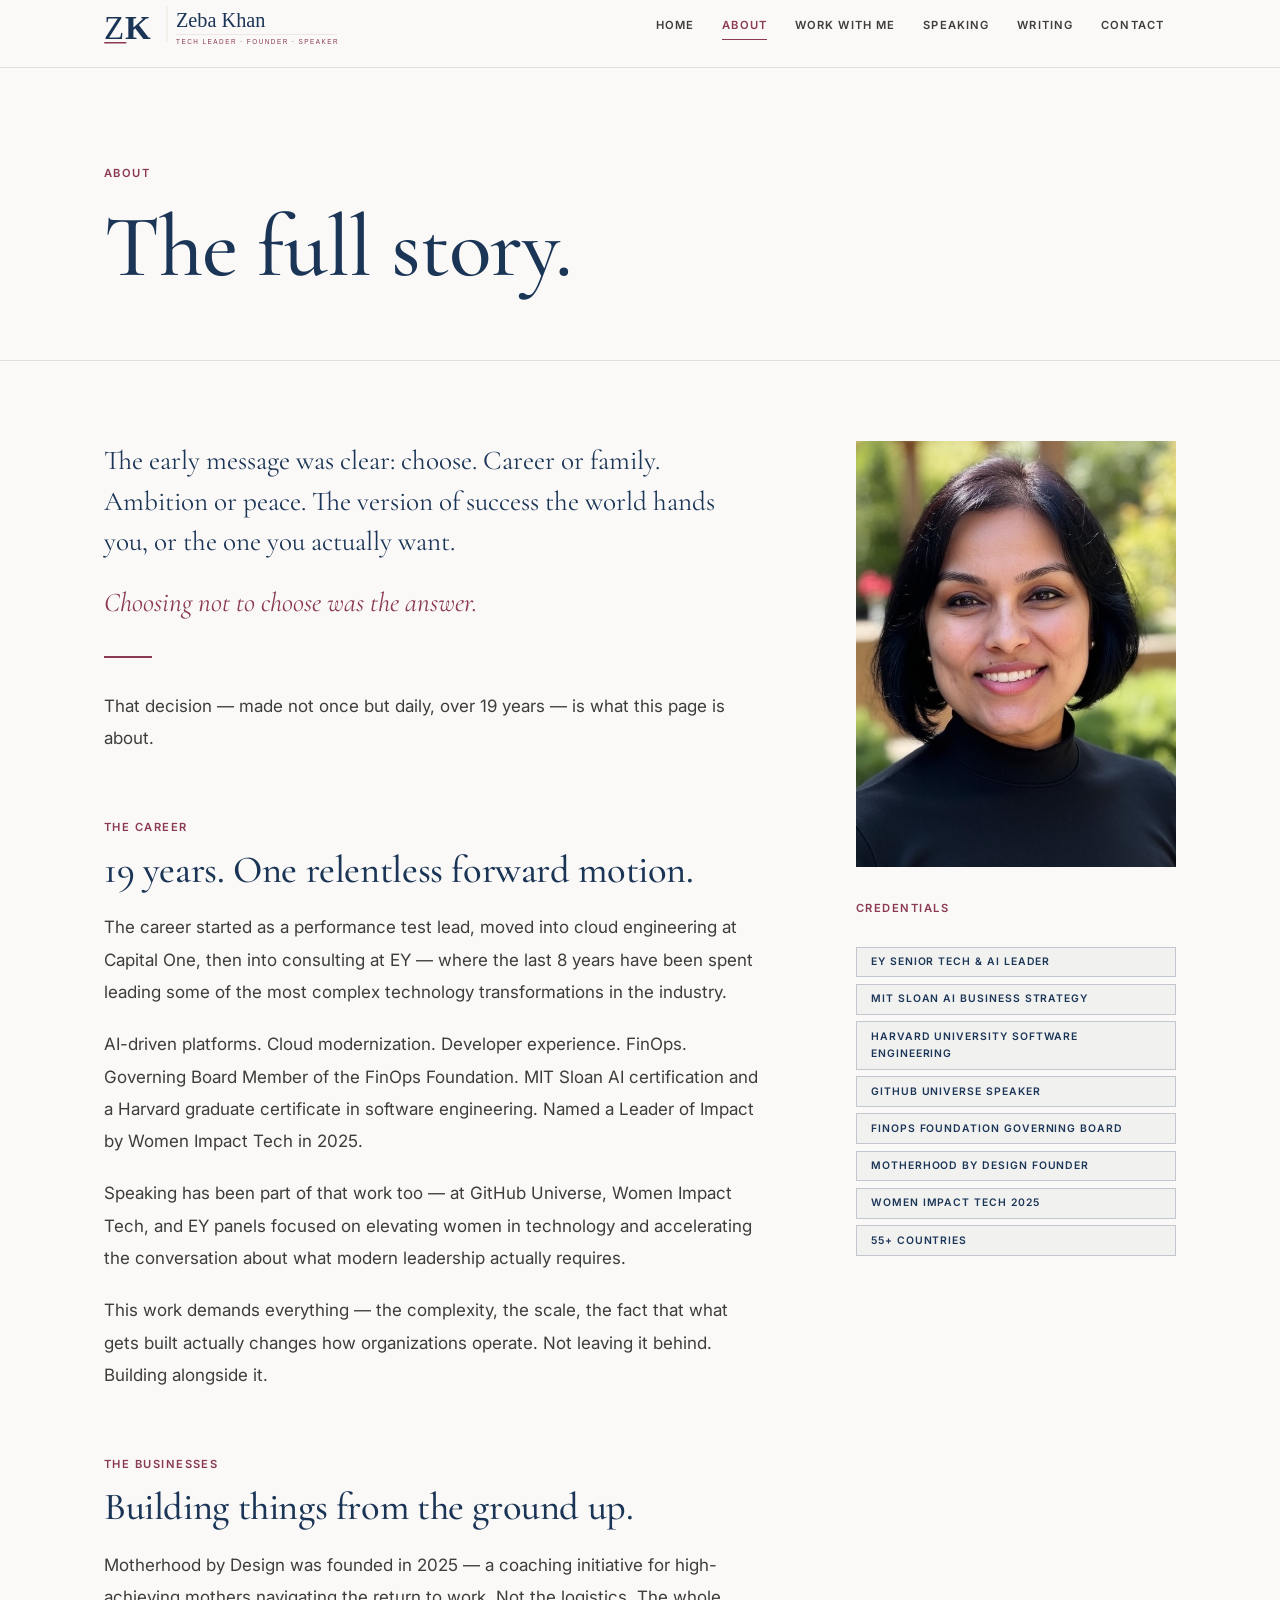
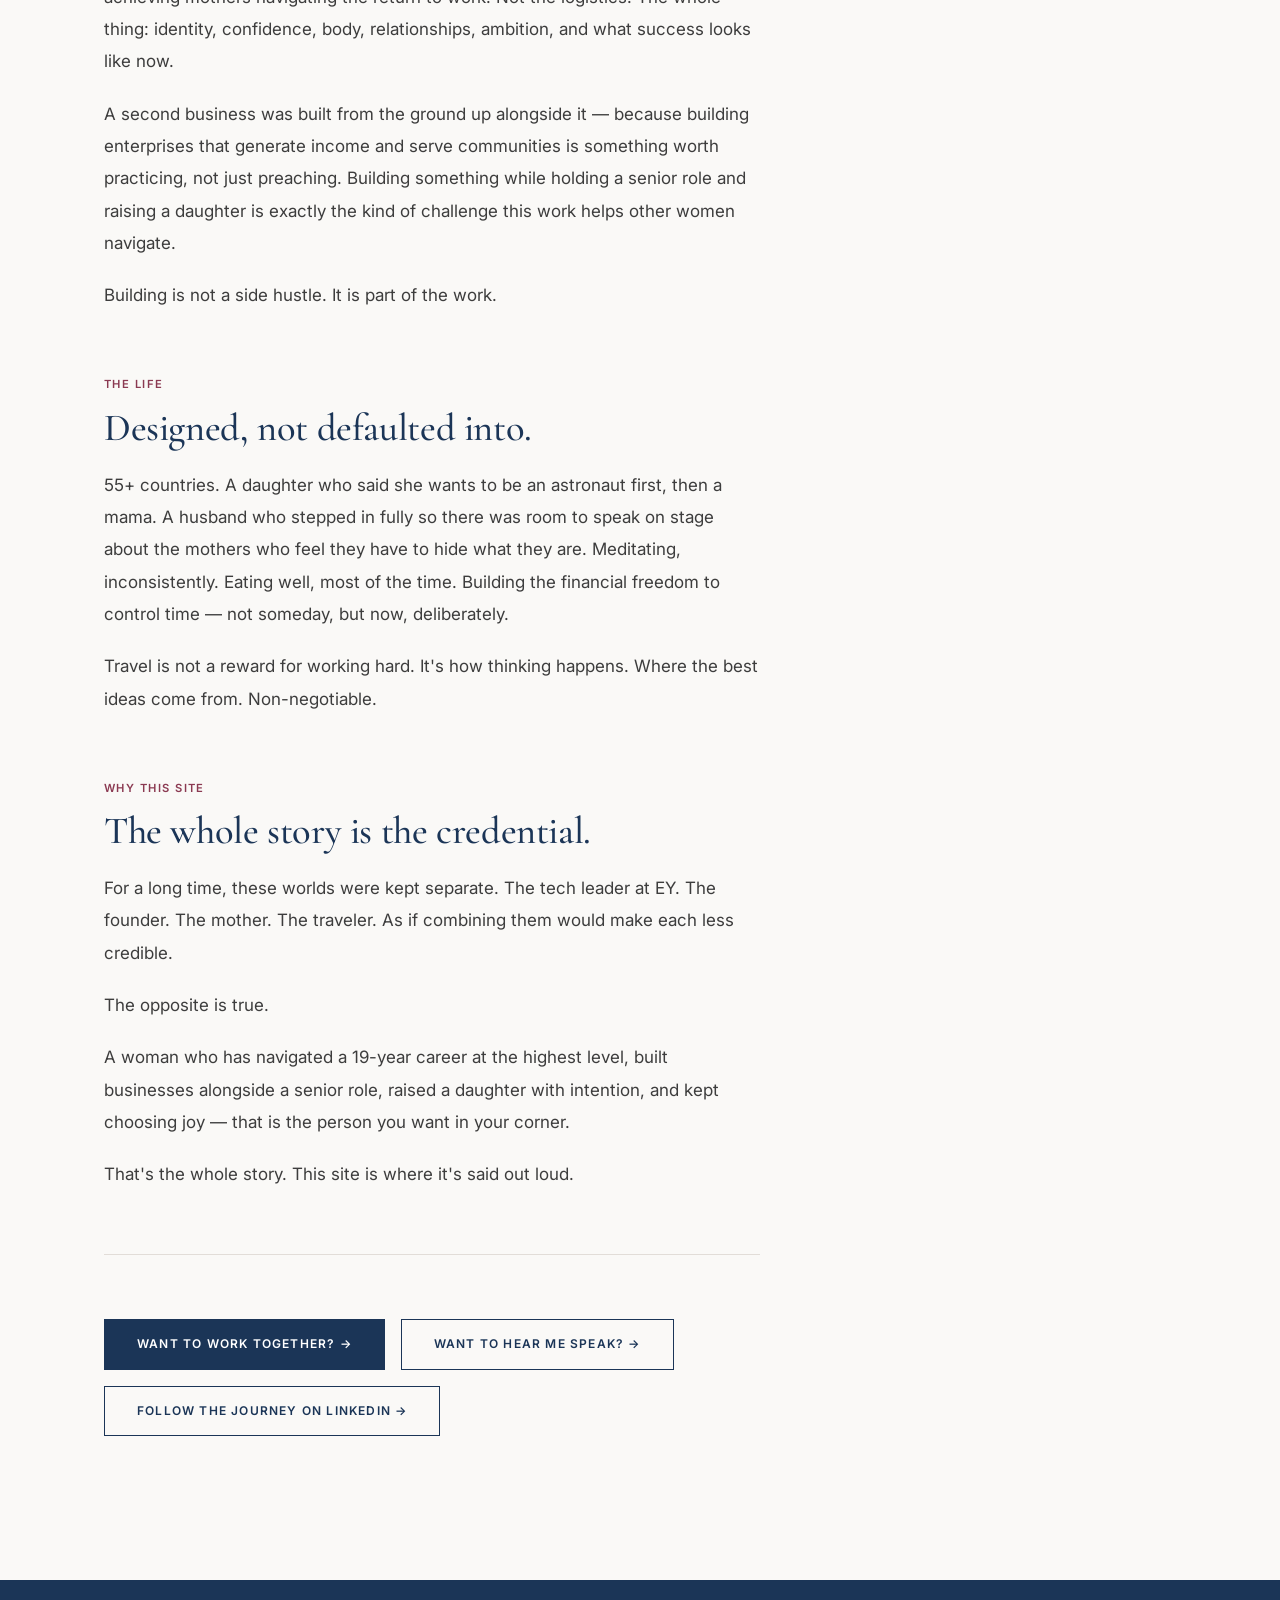
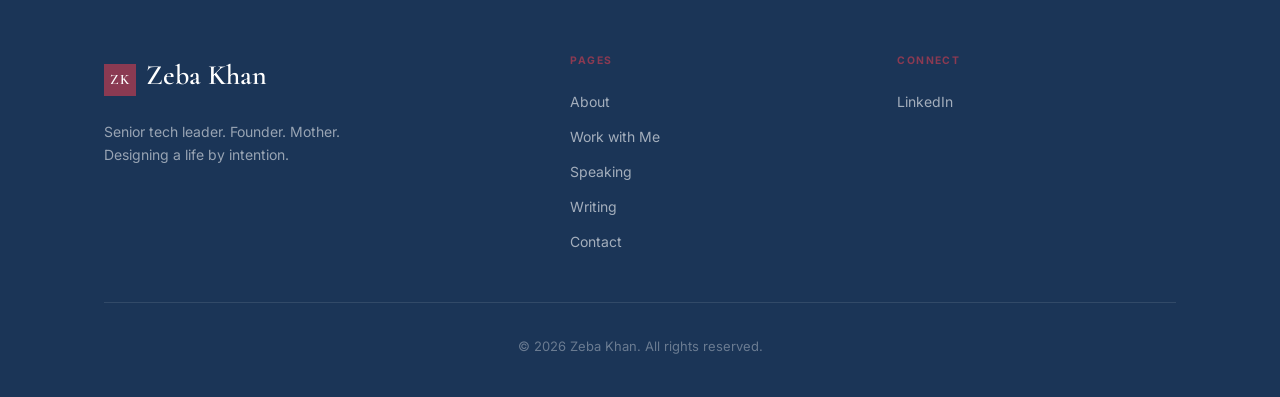
==== commit 187f3b41: "Fix hero headline size + SVG logo proportions - Hero headline: override to clamp(1.6rem, 3.25vw, 2.5" ====
--- a/about.html
+++ b/about.html
@@ -33,9 +33,9 @@
             <rect x="0" y="56" width="30" height="2" rx="1" fill="#8B3A52"/>
             <text style="font-size:44px;font-weight:700;font-family:Georgia,serif;fill:#1B3557;letter-spacing:-3px" x="28" y="52">K</text>
             <line x1="84" y1="8" x2="84" y2="56" stroke="#D0CABE" stroke-width="0.5"/>
-            <text style="font-size:19px;font-weight:300;font-family:Georgia,serif;fill:#1B3557" x="96" y="32">Zeba Khan</text>
-            <line x1="96" y1="40" x2="290" y2="40" stroke="#D0CABE" stroke-width="0.5"/>
-            <text style="font-size:7.5px;font-family:sans-serif;fill:#8B3A52;letter-spacing:2.5px" x="96" y="54">TECH LEADER · FOUNDER · SPEAKER</text>
+            <text style="font-size:27px;font-weight:300;font-family:Georgia,serif;fill:#1B3557" x="96" y="36">Zeba Khan</text>
+            <line x1="96" y1="46" x2="310" y2="46" stroke="#D0CABE" stroke-width="0.5"/>
+            <text style="font-size:8.5px;font-family:sans-serif;fill:#8B3A52;letter-spacing:2px" x="96" y="58">TECH LEADER · FOUNDER · SPEAKER</text>
           </svg>
         </a>
       <ul class="nav__links" role="list">
--- a/css/styles.css
+++ b/css/styles.css
@@ -124,7 +124,7 @@
   line-height: 0;
 }
 .nav__logo svg {
-  height: 40px;
+  height: 48px;        /* taller render so "Zeba Khan" text is legible */
   width: auto;
   display: block;
   transition: opacity var(--transition);
@@ -134,8 +134,8 @@
 /* Mobile: clip SVG to show only the ZK mark (~first 80 viewBox units) */
 @media (max-width: 768px) {
   .nav__logo svg {
-    height: 34px;
-    width: 52px;       /* 80/340 * full width ≈ shows ZK + rose bar only */
+    height: 38px;
+    width: 58px;       /* 80/340 * full width ≈ shows ZK + rose bar only */
     overflow: hidden;
   }
 }
@@ -517,7 +517,10 @@
 }
 .hero__content { max-width: 660px; }
 .hero__eyebrow { margin-bottom: 1.25rem; line-height: 1.8; }
-.hero__headline { margin-bottom: 1.5rem; }
+.hero__headline {
+  margin-bottom: 1.5rem;
+  font-size: clamp(1.6rem, 3.25vw, 2.5rem); /* override global h1 — editorial, not overwhelming */
+}
 .hero__sub {
   font-size: 1.0625rem;
   line-height: 1.85;
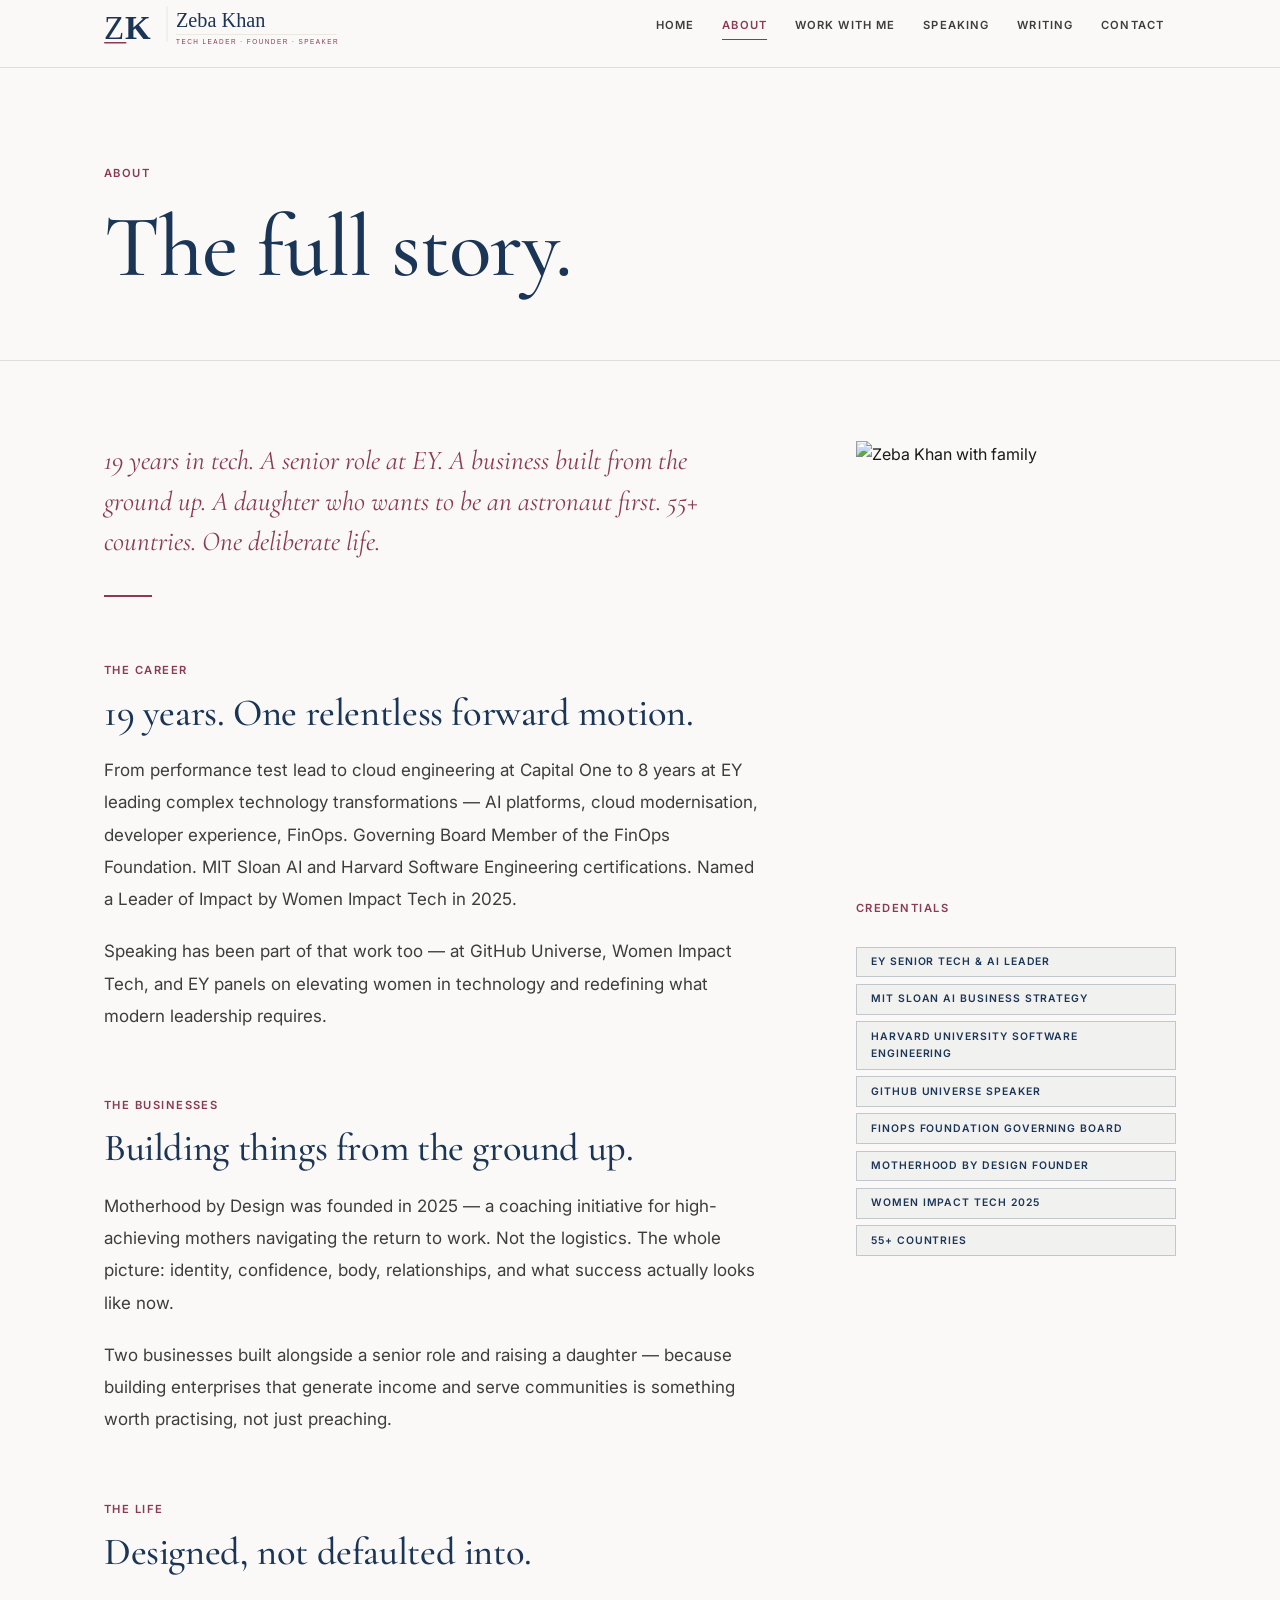
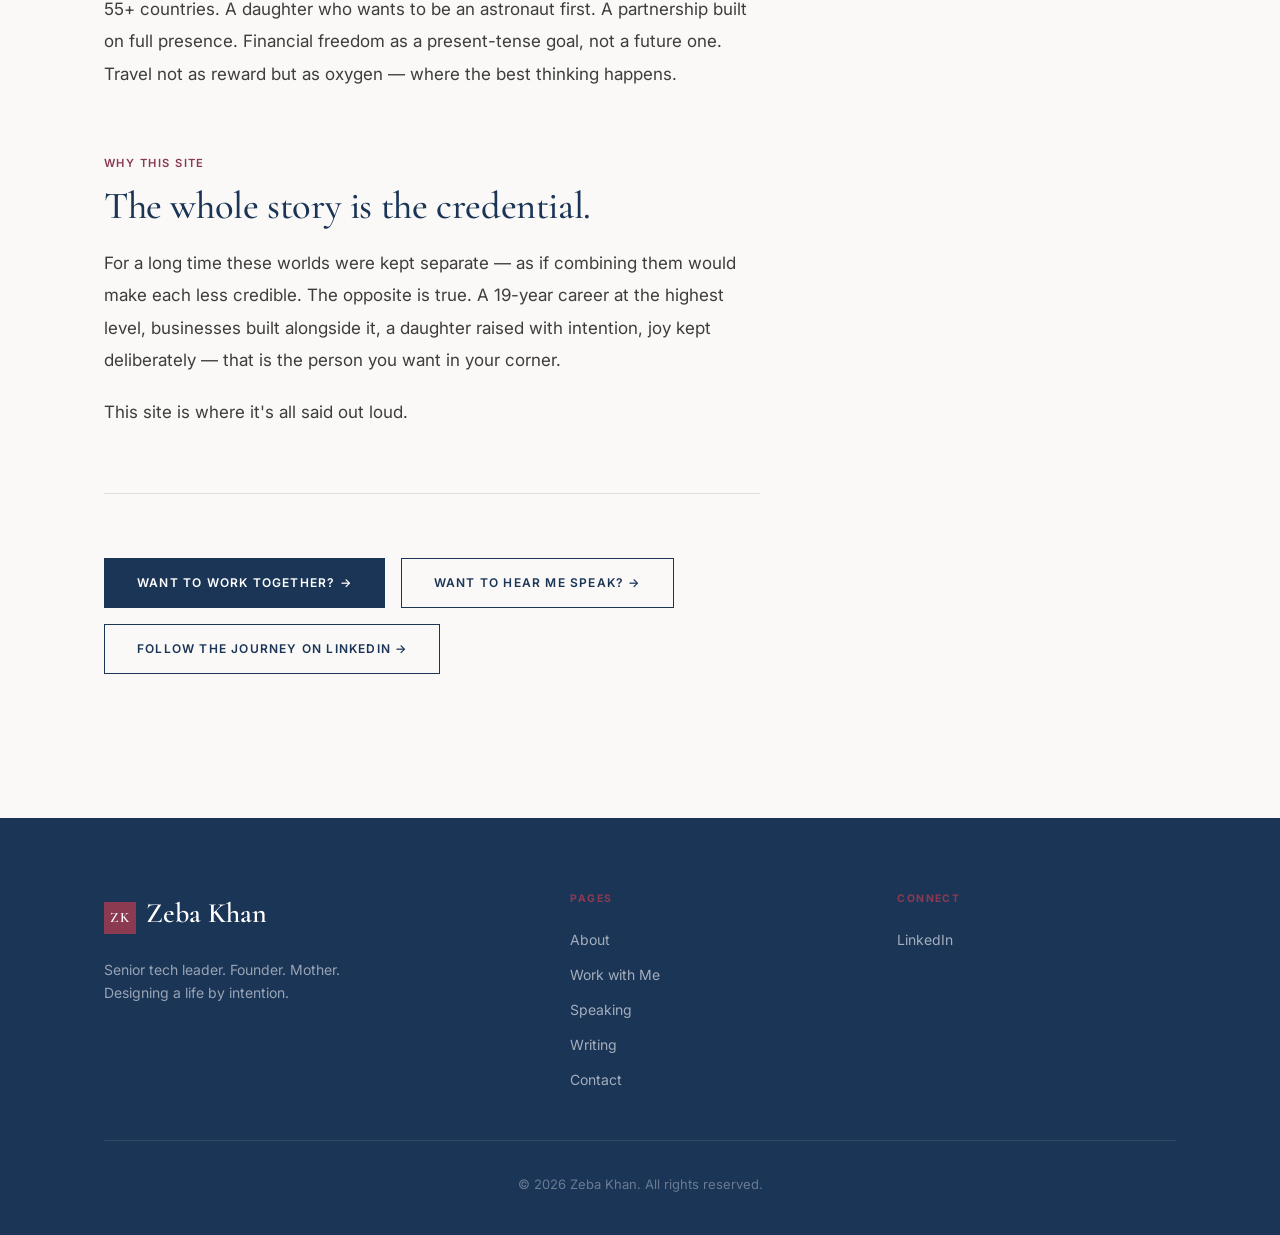
==== commit 9308ebbe: "Update content, thumbnails, and imagery across site - about.html: shorten personal story, swap sideb" ====
--- a/about.html
+++ b/about.html
@@ -82,51 +82,41 @@
 
         <!-- The hook -->
         <div class="about-section" style="padding-top: 0;">
-          <p style="font-family: var(--font-heading); font-size: clamp(1.3rem, 2.5vw, 1.7rem); color: var(--navy); line-height: 1.5; font-weight: 400;">
-            The early message was clear: choose. Career or family. Ambition or peace. The version of success the world hands you, or the one you actually want.
-          </p>
-          <p style="font-family: var(--font-heading); font-size: clamp(1.3rem, 2.5vw, 1.7rem); color: var(--rose); line-height: 1.5; font-style: italic; margin-top: 0.75rem;">
-            Choosing not to choose was the answer.
+          <p style="font-family: var(--font-heading); font-size: clamp(1.3rem, 2.5vw, 1.7rem); color: var(--rose); line-height: 1.5; font-style: italic;">
+            19 years in tech. A senior role at EY. A business built from the ground up. A daughter who wants to be an astronaut first. 55+ countries. One deliberate life.
           </p>
           <div class="divider" style="margin: 2rem 0;"></div>
-          <p>That decision — made not once but daily, over 19 years — is what this page is about.</p>
         </div>
 
         <!-- The career -->
         <div class="about-section">
           <span class="eyebrow" style="margin-bottom: 0.75rem; display: block;">The career</span>
           <h3>19 years. One relentless forward motion.</h3>
-          <p>The career started as a performance test lead, moved into cloud engineering at Capital One, then into consulting at EY — where the last 8 years have been spent leading some of the most complex technology transformations in the industry.</p>
-          <p>AI-driven platforms. Cloud modernization. Developer experience. FinOps. Governing Board Member of the FinOps Foundation. MIT Sloan AI certification and a Harvard graduate certificate in software engineering. Named a Leader of Impact by Women Impact Tech in 2025.</p>
-          <p>Speaking has been part of that work too — at GitHub Universe, Women Impact Tech, and EY panels focused on elevating women in technology and accelerating the conversation about what modern leadership actually requires.</p>
-          <p>This work demands everything — the complexity, the scale, the fact that what gets built actually changes how organizations operate. Not leaving it behind. Building alongside it.</p>
+          <p>From performance test lead to cloud engineering at Capital One to 8 years at EY leading complex technology transformations — AI platforms, cloud modernisation, developer experience, FinOps. Governing Board Member of the FinOps Foundation. MIT Sloan AI and Harvard Software Engineering certifications. Named a Leader of Impact by Women Impact Tech in 2025.</p>
+          <p>Speaking has been part of that work too — at GitHub Universe, Women Impact Tech, and EY panels on elevating women in technology and redefining what modern leadership requires.</p>
         </div>
 
         <!-- The businesses -->
         <div class="about-section">
           <span class="eyebrow" style="margin-bottom: 0.75rem; display: block;">The businesses</span>
           <h3>Building things from the ground up.</h3>
-          <p>Motherhood by Design was founded in 2025 — a coaching initiative for high-achieving mothers navigating the return to work. Not the logistics. The whole thing: identity, confidence, body, relationships, ambition, and what success looks like now.</p>
-          <p>A second business was built from the ground up alongside it — because building enterprises that generate income and serve communities is something worth practicing, not just preaching. Building something while holding a senior role and raising a daughter is exactly the kind of challenge this work helps other women navigate.</p>
-          <p>Building is not a side hustle. It is part of the work.</p>
+          <p>Motherhood by Design was founded in 2025 — a coaching initiative for high-achieving mothers navigating the return to work. Not the logistics. The whole picture: identity, confidence, body, relationships, and what success actually looks like now.</p>
+          <p>Two businesses built alongside a senior role and raising a daughter — because building enterprises that generate income and serve communities is something worth practising, not just preaching.</p>
         </div>
 
         <!-- The life -->
         <div class="about-section">
           <span class="eyebrow" style="margin-bottom: 0.75rem; display: block;">The life</span>
           <h3>Designed, not defaulted into.</h3>
-          <p>55+ countries. A daughter who said she wants to be an astronaut first, then a mama. A husband who stepped in fully so there was room to speak on stage about the mothers who feel they have to hide what they are. Meditating, inconsistently. Eating well, most of the time. Building the financial freedom to control time — not someday, but now, deliberately.</p>
-          <p>Travel is not a reward for working hard. It's how thinking happens. Where the best ideas come from. Non-negotiable.</p>
+          <p>55+ countries. A daughter who wants to be an astronaut first. A partnership built on full presence. Financial freedom as a present-tense goal, not a future one. Travel not as reward but as oxygen — where the best thinking happens.</p>
         </div>
 
         <!-- Why this site -->
         <div class="about-section">
           <span class="eyebrow" style="margin-bottom: 0.75rem; display: block;">Why this site</span>
           <h3>The whole story is the credential.</h3>
-          <p>For a long time, these worlds were kept separate. The tech leader at EY. The founder. The mother. The traveler. As if combining them would make each less credible.</p>
-          <p>The opposite is true.</p>
-          <p>A woman who has navigated a 19-year career at the highest level, built businesses alongside a senior role, raised a daughter with intention, and kept choosing joy — that is the person you want in your corner.</p>
-          <p>That's the whole story. This site is where it's said out loud.</p>
+          <p>For a long time these worlds were kept separate — as if combining them would make each less credible. The opposite is true. A 19-year career at the highest level, businesses built alongside it, a daughter raised with intention, joy kept deliberately — that is the person you want in your corner.</p>
+          <p>This site is where it's all said out loud.</p>
         </div>
 
         <!-- CTAs -->
@@ -141,7 +131,7 @@
       <!-- Sidebar with image placeholder -->
       <aside class="about-sidebar">
         <div class="img-frame img-frame--portrait">
-          <img src="images/zeba-portrait.jpg" alt="Zeba Khan">
+          <img src="images/family.png" alt="Zeba Khan with family">
         </div>
 
         <!-- Credential pills stacked -->
